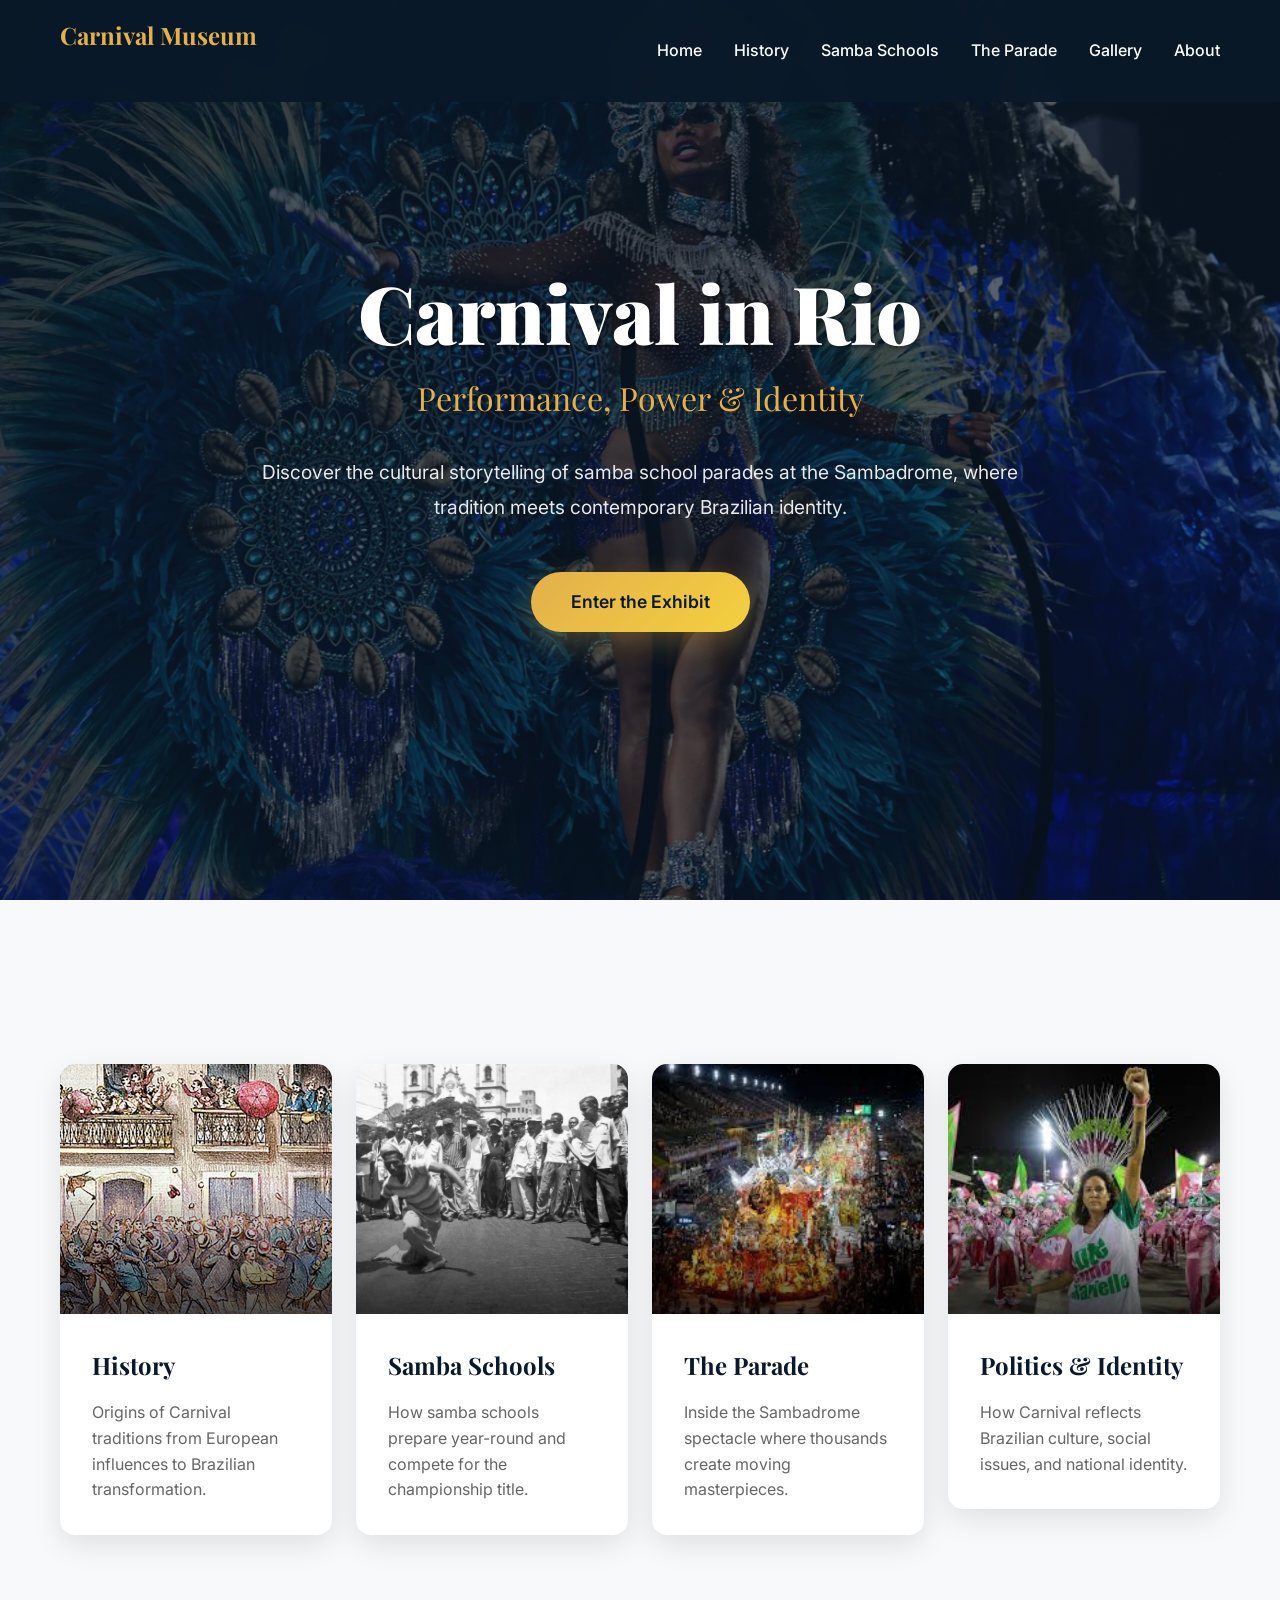
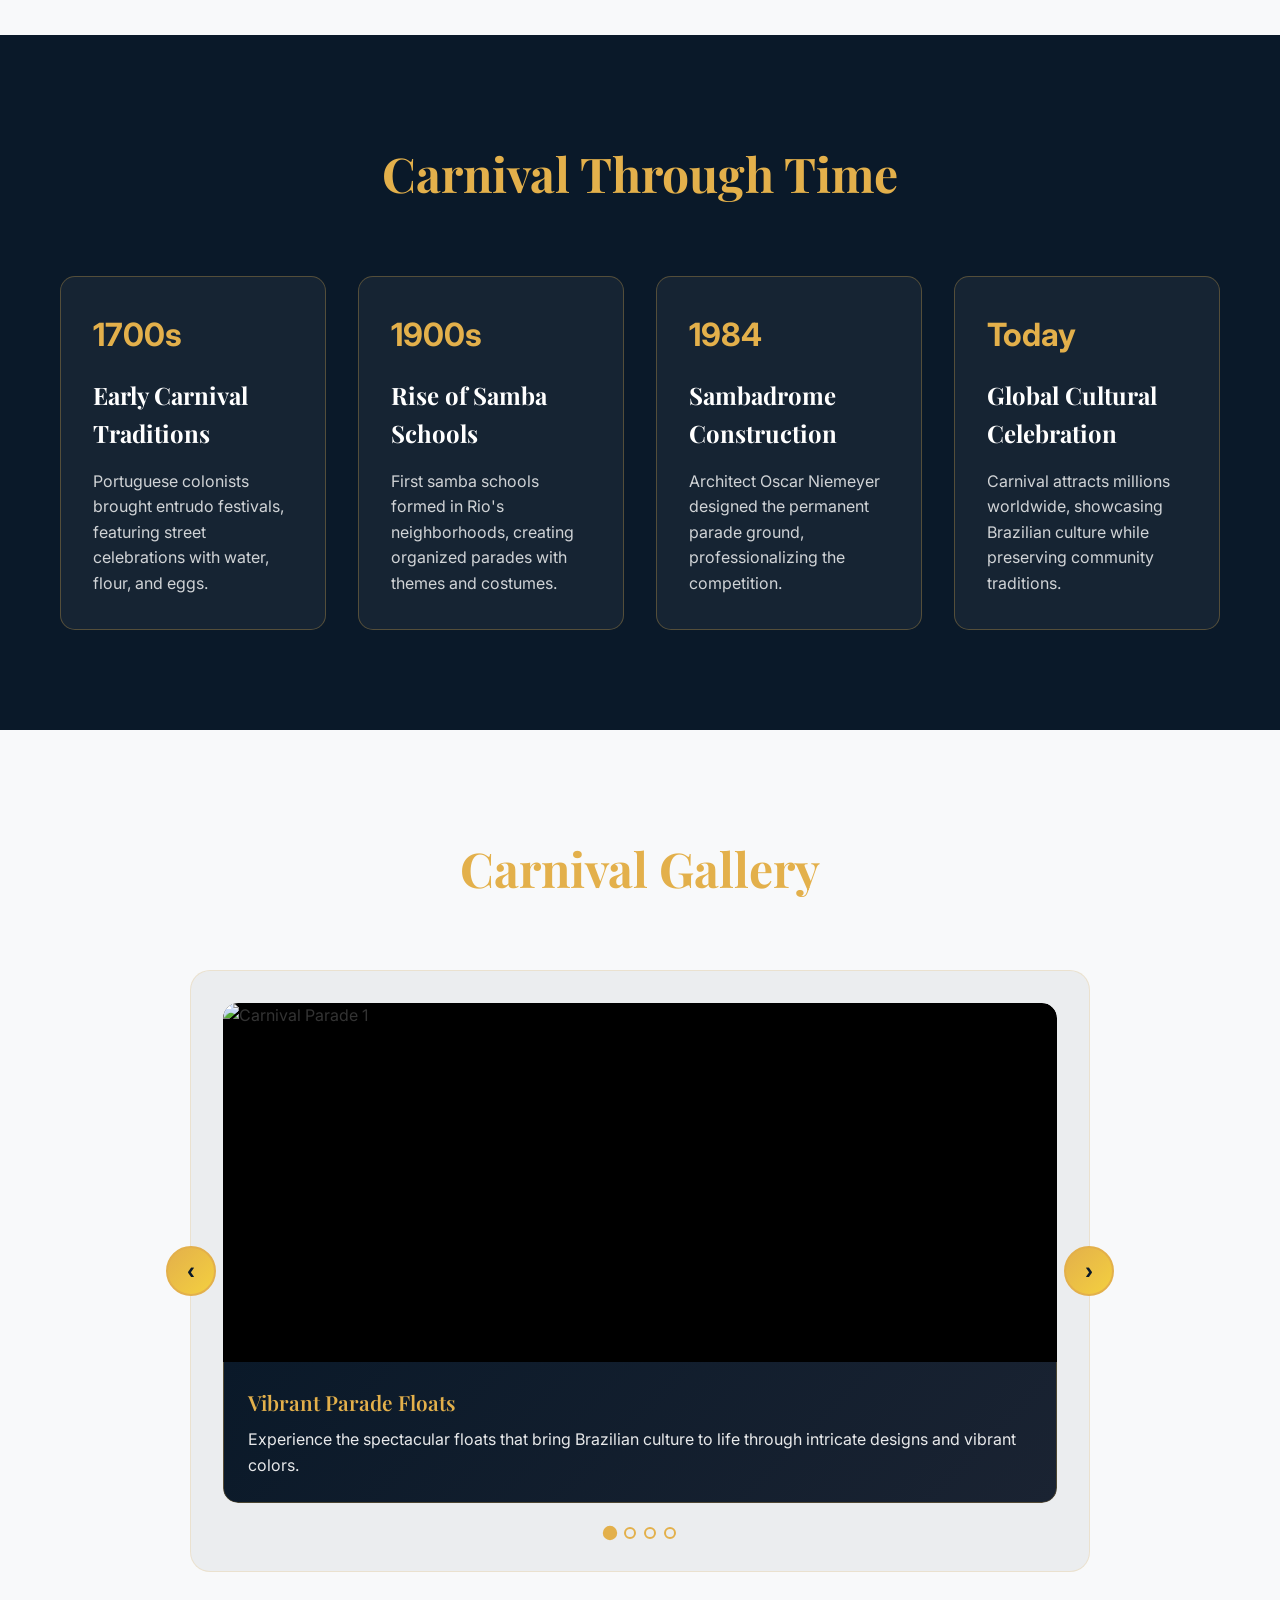
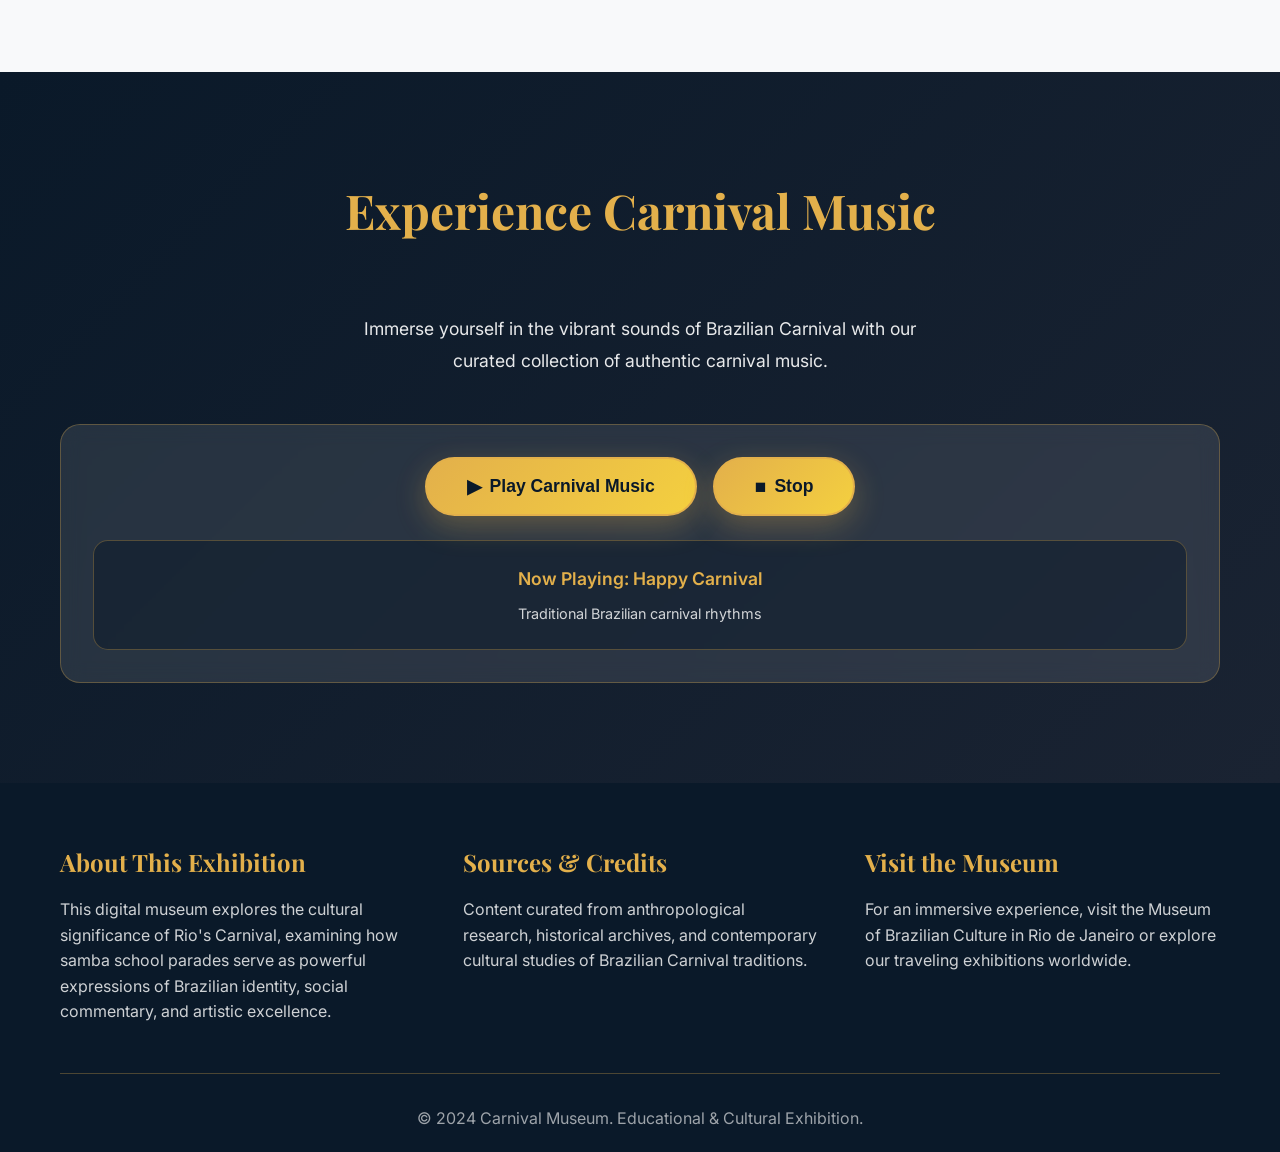
==== index.html @ 19f64316 "Update hero section to use 8256.png as background image" ====
<!DOCTYPE html>
<html lang="en">
<head>
    <meta charset="UTF-8">
    <meta name="viewport" content="width=device-width, initial-scale=1.0">
    <title>Carnival in Rio: Performance, Power & Identity - Digital Museum</title>
    <link rel="stylesheet" href="styles.css">
    <link rel="preconnect" href="https://fonts.googleapis.com">
    <link rel="preconnect" href="https://fonts.gstatic.com" crossorigin>
    <link href="https://fonts.googleapis.com/css2?family=Playfair+Display:wght@400;700;900&family=Inter:wght@300;400;500;600&display=swap" rel="stylesheet">
</head>
<body>
    <!-- Navigation Bar -->
    <header class="navbar" id="navbar">
        <div class="nav-container">
            <div class="nav-logo">
                <h2>Carnival Museum</h2>
            </div>
            <nav class="nav-menu" id="nav-menu">
                <a href="#home" class="nav-link">Home</a>
                <a href="#history" class="nav-link">History</a>
                <a href="#samba-schools" class="nav-link">Samba Schools</a>
                <a href="#parade" class="nav-link">The Parade</a>
                <a href="#gallery" class="nav-link">Gallery</a>
                <a href="#about" class="nav-link">About</a>
            </nav>
            <div class="hamburger" id="hamburger">
                <span class="bar"></span>
                <span class="bar"></span>
                <span class="bar"></span>
            </div>
        </div>
    </header>

    <!-- Hero Section -->
    <section class="hero" id="home">
        <div class="hero-background">
            <img src="images/8256.png" alt="Carnival Parade">
            <div class="hero-overlay"></div>
        </div>
        <div class="hero-content">
            <h1 class="hero-title">Carnival in Rio</h1>
            <h2 class="hero-subtitle">Performance, Power & Identity</h2>
            <p class="hero-description">
                Discover the cultural storytelling of samba school parades at the Sambadrome, 
                where tradition meets contemporary Brazilian identity.
            </p>
            <a href="#exhibits" class="cta-button">Enter the Exhibit</a>
        </div>
    </section>

    <!-- Exhibit Card Grid -->
    <section class="exhibits" id="exhibits">
        <div class="container">
            <div class="exhibit-grid">
                <a href="history.html" class="exhibit-card-link">
                    <div class="exhibit-card" data-aos="fade-up">
                        <div class="card-image">
                            <img src="images/history-03.png" alt="Carnival History">
                            <div class="card-overlay"></div>
                        </div>
                        <div class="card-content">
                            <h3>History</h3>
                            <p>Origins of Carnival traditions from European influences to Brazilian transformation.</p>
                        </div>
                    </div>
                </a>

                <a href="samba-schools.html" class="exhibit-card-link">
                    <div class="exhibit-card" data-aos="fade-up" data-aos-delay="100">
                        <div class="card-image">
                            <img src="images/1.-SAMBA-SCHOOL-HISTORY.jpg" alt="Samba Schools">
                            <div class="card-overlay"></div>
                        </div>
                        <div class="card-content">
                            <h3>Samba Schools</h3>
                            <p>How samba schools prepare year-round and compete for the championship title.</p>
                        </div>
                    </div>
                </a>

                <a href="parade.html" class="exhibit-card-link">
                    <div class="exhibit-card" data-aos="fade-up" data-aos-delay="200">
                        <div class="card-image">
                            <img src="images/carnival parade.jpg" alt="The Parade">
                            <div class="card-overlay"></div>
                        </div>
                        <div class="card-content">
                            <h3>The Parade</h3>
                            <p>Inside the Sambadrome spectacle where thousands create moving masterpieces.</p>
                        </div>
                    </div>
                </a>

                <a href="politics.html" class="exhibit-card-link">
                    <div class="exhibit-card" data-aos="fade-up" data-aos-delay="300">
                        <div class="card-image">
                            <img src="images/justice.jpg" alt="Politics & Identity">
                            <div class="card-overlay"></div>
                        </div>
                        <div class="card-content">
                            <h3>Politics & Identity</h3>
                            <p>How Carnival reflects Brazilian culture, social issues, and national identity.</p>
                        </div>
                    </div>
                </a>
            </div>
        </div>
    </section>

    <!-- Carnival Timeline -->
    <section class="timeline" id="history">
        <div class="container">
            <h2 class="section-title">Carnival Through Time</h2>
            <div class="timeline-container">
                <div class="timeline-card" data-aos="fade-up">
                    <div class="timeline-year">1700s</div>
                    <div class="timeline-content">
                        <h3>Early Carnival Traditions</h3>
                        <p>Portuguese colonists brought entrudo festivals, featuring street celebrations with water, flour, and eggs.</p>
                    </div>
                </div>

                <div class="timeline-card" data-aos="fade-up" data-aos-delay="100">
                    <div class="timeline-year">1900s</div>
                    <div class="timeline-content">
                        <h3>Rise of Samba Schools</h3>
                        <p>First samba schools formed in Rio's neighborhoods, creating organized parades with themes and costumes.</p>
                    </div>
                </div>

                <div class="timeline-card" data-aos="fade-up" data-aos-delay="200">
                    <div class="timeline-year">1984</div>
                    <div class="timeline-content">
                        <h3>Sambadrome Construction</h3>
                        <p>Architect Oscar Niemeyer designed the permanent parade ground, professionalizing the competition.</p>
                    </div>
                </div>

                <div class="timeline-card" data-aos="fade-up" data-aos-delay="300">
                    <div class="timeline-year">Today</div>
                    <div class="timeline-content">
                        <h3>Global Cultural Celebration</h3>
                        <p>Carnival attracts millions worldwide, showcasing Brazilian culture while preserving community traditions.</p>
                    </div>
                </div>
            </div>
        </div>
    </section>

    <!-- Interactive Gallery -->
    <section class="gallery" id="gallery">
        <div class="container">
            <h2 class="section-title">Carnival Gallery</h2>
            
            <!-- Carousel Container -->
            <div class="carousel-container" data-aos="fade-up">
                <!-- Navigation Buttons -->
                <button class="carousel-nav prev-btn" id="carousel-prev">
                    <span class="nav-arrow">‹</span>
                </button>
                <button class="carousel-nav next-btn" id="carousel-next">
                    <span class="nav-arrow">›</span>
                </button>
                
                <!-- Carousel Track -->
                <div class="carousel-track" id="carousel-track">
                    <!-- Slide 1 -->
                    <div class="carousel-slide active">
                        <div class="carousel-image">
                            <img src="images/gallery1.jpg" alt="Carnival Parade 1">
                        </div>
                        <div class="carousel-blurb">
                            <h3>Vibrant Parade Floats</h3>
                            <p>Experience the spectacular floats that bring Brazilian culture to life through intricate designs and vibrant colors.</p>
                        </div>
                    </div>
                    
                    <!-- Slide 2 -->
                    <div class="carousel-slide">
                        <div class="carousel-image">
                            <img src="images/gallery2.jpg" alt="Carnival Parade 2">
                        </div>
                        <div class="carousel-blurb">
                            <h3>Samba School Performances</h3>
                            <p>Watch as samba schools compete with elaborate costumes, choreographed dances, and infectious rhythms.</p>
                        </div>
                    </div>
                    
                    <!-- Slide 3 -->
                    <div class="carousel-slide">
                        <div class="carousel-image">
                            <img src="images/gallery3.jpg" alt="Carnival Parade 3">
                        </div>
                        <div class="carousel-blurb">
                            <h3>Cultural Celebration</h3>
                            <p>Join millions in celebrating Brazil's rich cultural heritage through music, dance, and artistic expression.</p>
                        </div>
                    </div>
                    
                    <!-- Slide 4 -->
                    <div class="carousel-slide">
                        <div class="carousel-image">
                            <img src="images/gallery4.jpg" alt="Carnival Parade 4">
                        </div>
                        <div class="carousel-blurb">
                            <h3>The Sambadrome Spectacle</h3>
                            <p>Discover the iconic venue where thousands gather to witness the world's greatest carnival celebration.</p>
                        </div>
                    </div>
                </div>
                
                <!-- Carousel Indicators -->
                <div class="carousel-indicators">
                    <button class="indicator active" data-slide="0"></button>
                    <button class="indicator" data-slide="1"></button>
                    <button class="indicator" data-slide="2"></button>
                    <button class="indicator" data-slide="3"></button>
                </div>
            </div>
        </div>
    </section>

    <!-- Lightbox -->
    <div class="lightbox" id="lightbox">
        <div class="lightbox-content">
            <img src="" alt="Gallery Image" id="lightbox-image">
            <button class="lightbox-close" id="lightbox-close">&times;</button>
        </div>
    </div>

    <!-- Carnival Music Section -->
    <section class="rhythm-section" id="carnival-music">
        <div class="container">
            <h2 class="section-title">Experience Carnival Music</h2>
            <p class="rhythm-description">
                Immerse yourself in the vibrant sounds of Brazilian Carnival with our curated collection of authentic carnival music.
            </p>
            
            <!-- Music Player -->
            <div class="music-player">
                <div class="player-controls">
                    <button class="play-button" id="play-carnival">
                        <span class="play-icon">▶</span>
                        <span class="play-text">Play Carnival Music</span>
                    </button>
                    <button class="stop-button" id="stop-carnival">
                        <span class="stop-icon">■</span>
                        <span class="stop-text">Stop</span>
                    </button>
                </div>
                
                <div class="track-info">
                    <p class="track-title">Now Playing: Happy Carnival</p>
                    <p class="track-description">Traditional Brazilian carnival rhythms</p>
                </div>
            </div>
            
            <audio id="carnival-audio" src="audio/india_happy-carnival-492596.mp3" loop></audio>
        </div>
    </section>

    <!-- About / Sources Footer -->
    <footer class="footer" id="about">
        <div class="container">
            <div class="footer-content">
                <div class="footer-section">
                    <h3>About This Exhibition</h3>
                    <p>
                        This digital museum explores the cultural significance of Rio's Carnival, 
                        examining how samba school parades serve as powerful expressions of Brazilian 
                        identity, social commentary, and artistic excellence.
                    </p>
                </div>
                <div class="footer-section">
                    <h3>Sources & Credits</h3>
                    <p>
                        Content curated from anthropological research, historical archives, 
                        and contemporary cultural studies of Brazilian Carnival traditions.
                    </p>
                </div>
                <div class="footer-section">
                    <h3>Visit the Museum</h3>
                    <p>
                        For an immersive experience, visit the Museum of Brazilian Culture 
                        in Rio de Janeiro or explore our traveling exhibitions worldwide.
                    </p>
                </div>
            </div>
            <div class="footer-bottom">
                <p>&copy; 2024 Carnival Museum. Educational & Cultural Exhibition.</p>
            </div>
        </div>
    </footer>

    <script src="script.js"></script>
</body>
</html>
---- styles.css ----
/* Reset and Base Styles */
* {
    margin: 0;
    padding: 0;
    box-sizing: border-box;
}

html {
    scroll-behavior: smooth;
}

body {
    font-family: 'Inter', sans-serif;
    line-height: 1.6;
    color: #333;
    background-color: #0a1929;
    overflow-x: hidden;
}

.container {
    max-width: 1200px;
    margin: 0 auto;
    padding: 0 20px;
}

/* Typography */
h1, h2, h3 {
    font-family: 'Playfair Display', serif;
    font-weight: 700;
}

h1 {
    font-size: 4rem;
    font-weight: 900;
    line-height: 1.1;
}

h2 {
    font-size: 3rem;
    margin-bottom: 2rem;
}

h3 {
    font-size: 1.5rem;
    margin-bottom: 1rem;
}

/* Navigation Bar */
.navbar {
    position: fixed;
    top: 0;
    width: 100%;
    background: rgba(10, 25, 41, 0.95);
    backdrop-filter: blur(10px);
    z-index: 1000;
    transition: all 0.3s ease;
    padding: 1rem 0;
}

.navbar.scrolled {
    background: rgba(10, 25, 41, 0.98);
    box-shadow: 0 2px 20px rgba(0, 0, 0, 0.3);
}

.nav-container {
    max-width: 1200px;
    margin: 0 auto;
    padding: 0 20px;
    display: flex;
    justify-content: space-between;
    align-items: center;
}

.nav-logo h2 {
    color: #e3b04b;
    font-size: 1.5rem;
    font-weight: 700;
}

.nav-menu {
    display: flex;
    gap: 2rem;
    list-style: none;
}

.nav-link {
    color: #fff;
    text-decoration: none;
    font-weight: 500;
    transition: color 0.3s ease;
    position: relative;
}

.nav-link:hover {
    color: #e3b04b;
}

.nav-link::after {
    content: '';
    position: absolute;
    bottom: -5px;
    left: 0;
    width: 0;
    height: 2px;
    background: #e3b04b;
    transition: width 0.3s ease;
}

.nav-link:hover::after {
    width: 100%;
}

.hamburger {
    display: none;
    flex-direction: column;
    cursor: pointer;
}

.bar {
    width: 25px;
    height: 3px;
    background: #e3b04b;
    margin: 3px 0;
    transition: 0.3s;
}

/* Hero Section */
.hero {
    height: 100vh;
    position: relative;
    display: flex;
    align-items: center;
    justify-content: center;
    overflow: hidden;
}

.hero-background {
    position: absolute;
    top: 0;
    left: 0;
    width: 100%;
    height: 100%;
    z-index: -1;
}

.hero-background img {
    width: 100%;
    height: 100%;
    object-fit: cover;
}

.hero-overlay {
    position: absolute;
    top: 0;
    left: 0;
    width: 100%;
    height: 100%;
    background: linear-gradient(135deg, rgba(10, 25, 41, 0.8) 0%, rgba(10, 25, 41, 0.6) 100%);
}

.hero-content {
    text-align: center;
    color: #fff;
    max-width: 800px;
    padding: 0 20px;
    z-index: 1;
}

.hero-title {
    font-size: 5rem;
    margin-bottom: 1rem;
    color: #fff;
    text-shadow: 2px 2px 4px rgba(0, 0, 0, 0.5);
}

.hero-subtitle {
    font-size: 2rem;
    font-weight: 400;
    margin-bottom: 2rem;
    color: #e3b04b;
}

.hero-description {
    font-size: 1.2rem;
    margin-bottom: 3rem;
    line-height: 1.8;
    opacity: 0.9;
}

.cta-button {
    display: inline-block;
    background: linear-gradient(135deg, #e3b04b 0%, #f4d03f 100%);
    color: #0a1929;
    padding: 1rem 2.5rem;
    border-radius: 50px;
    text-decoration: none;
    font-weight: 600;
    font-size: 1.1rem;
    transition: all 0.3s ease;
    box-shadow: 0 10px 30px rgba(227, 176, 75, 0.3);
}

.cta-button:hover {
    transform: translateY(-3px);
    box-shadow: 0 15px 40px rgba(227, 176, 75, 0.4);
}

/* Music Player Styles */
.music-player {
    background: rgba(255, 255, 255, 0.1);
    border-radius: 20px;
    padding: 2rem;
    margin-top: 2rem;
    border: 1px solid rgba(227, 176, 75, 0.3);
    backdrop-filter: blur(10px);
}

.player-controls {
    display: flex;
    gap: 1rem;
    justify-content: center;
    margin-bottom: 1.5rem;
}

.play-button, .stop-button {
    background: linear-gradient(135deg, #e3b04b 0%, #f4d03f 100%);
    color: #0a1929;
    border: none;
    padding: 1rem 2.5rem;
    border-radius: 50px;
    font-size: 1.1rem;
    font-weight: 600;
    cursor: pointer;
    transition: all 0.3s ease;
    border: 2px solid #e3b04b;
    display: inline-flex;
    align-items: center;
    gap: 0.5rem;
    box-shadow: 0 10px 30px rgba(227, 176, 75, 0.3);
    text-decoration: none;
}

.play-button:hover, .stop-button:hover {
    transform: translateY(-3px);
    box-shadow: 0 15px 40px rgba(227, 176, 75, 0.4);
}

.play-icon, .stop-icon {
    font-size: 1.2rem;
}

.track-info {
    text-align: center;
    background: rgba(10, 25, 41, 0.5);
    padding: 1.5rem;
    border-radius: 15px;
    border: 1px solid rgba(227, 176, 75, 0.3);
}

.track-title {
    color: #e3b04b;
    font-size: 1.1rem;
    font-weight: 600;
    margin-bottom: 0.5rem;
}

.track-description {
    color: #fff;
    font-size: 0.9rem;
    opacity: 0.8;
}

/* Exhibit Cards */
.exhibits {
    padding: 100px 0;
    background: #f8f9fa;
}

.exhibit-grid {
    display: grid;
    grid-template-columns: repeat(4, 1fr);
    gap: 1.5rem;
    margin-top: 4rem;
}

.exhibit-card {
    background: #fff;
    border-radius: 15px;
    overflow: hidden;
    box-shadow: 0 10px 30px rgba(0, 0, 0, 0.1);
    transition: all 0.3s ease;
    cursor: pointer;
}

.exhibit-card-link {
    text-decoration: none;
    color: inherit;
    display: block;
}

.exhibit-card-link:hover .exhibit-card {
    transform: translateY(-10px);
    box-shadow: 0 20px 40px rgba(0, 0, 0, 0.15);
}

.exhibit-card:hover {
    transform: translateY(-10px);
    box-shadow: 0 20px 40px rgba(0, 0, 0, 0.15);
}

.card-image {
    position: relative;
    height: 250px;
    overflow: hidden;
}

.card-image img {
    width: 100%;
    height: 100%;
    object-fit: cover;
    transition: transform 0.3s ease;
}

.exhibit-card:hover .card-image img {
    transform: scale(1.1);
}

.card-overlay {
    position: absolute;
    bottom: 0;
    left: 0;
    width: 100%;
    height: 50%;
    background: linear-gradient(to top, rgba(0, 0, 0, 0.7) 0%, transparent 100%);
}

.card-content {
    padding: 2rem;
}

.card-content h3 {
    color: #0a1929;
    margin-bottom: 1rem;
}

.card-content p {
    color: #666;
    line-height: 1.6;
}

/* Timeline */
.timeline {
    padding: 100px 0;
    background: #0a1929;
    color: #fff;
}

.section-title {
    text-align: center;
    color: #e3b04b;
    margin-bottom: 4rem;
}

.timeline-container {
    display: grid;
    grid-template-columns: repeat(auto-fit, minmax(250px, 1fr));
    gap: 2rem;
}

.timeline-card {
    background: rgba(255, 255, 255, 0.05);
    border: 1px solid rgba(227, 176, 75, 0.3);
    border-radius: 15px;
    padding: 2rem;
    transition: all 0.3s ease;
}

.timeline-card:hover {
    background: rgba(255, 255, 255, 0.1);
    border-color: #e3b04b;
    transform: translateY(-5px);
}

.timeline-year {
    font-size: 2rem;
    font-weight: 700;
    color: #e3b04b;
    margin-bottom: 1rem;
}

.timeline-content h3 {
    color: #fff;
    margin-bottom: 1rem;
}

.timeline-content p {
    color: rgba(255, 255, 255, 0.8);
    line-height: 1.6;
}

/* Gallery */
.gallery {
    padding: 100px 0;
    background: #f8f9fa;
}

/* Carousel Styles */
.carousel-container {
    position: relative;
    max-width: 900px;
    margin: 0 auto;
    background: rgba(10, 25, 41, 0.05);
    border-radius: 20px;
    padding: 2rem;
    border: 1px solid rgba(227, 176, 75, 0.2);
}

.carousel-track {
    position: relative;
    height: 500px;
    overflow: hidden;
    border-radius: 15px;
}

.carousel-slide {
    position: absolute;
    top: 0;
    left: 0;
    width: 100%;
    height: 100%;
    opacity: 0;
    transition: opacity 0.6s ease-in-out;
    display: flex;
    flex-direction: column;
}

.carousel-slide.active {
    opacity: 1;
}

.carousel-image {
    flex: 1;
    display: flex;
    align-items: center;
    justify-content: center;
    background: #000;
    border-radius: 15px 15px 0 0;
    overflow: hidden;
}

.carousel-image img {
    width: 100%;
    height: 100%;
    object-fit: cover;
    transition: transform 0.3s ease;
}

.carousel-slide.active .carousel-image img:hover {
    transform: scale(1.05);
}

.carousel-blurb {
    background: linear-gradient(135deg, #0a1929 0%, #1a2332 100%);
    padding: 1.5rem;
    border-radius: 0 0 15px 15px;
    border: 1px solid rgba(227, 176, 75, 0.3);
    border-top: none;
}

.carousel-blurb h3 {
    color: #e3b04b;
    font-size: 1.3rem;
    margin-bottom: 0.5rem;
    font-weight: 600;
}

.carousel-blurb p {
    color: #fff;
    font-size: 1rem;
    line-height: 1.6;
    opacity: 0.9;
}

.carousel-nav {
    position: absolute;
    top: 50%;
    transform: translateY(-50%);
    background: linear-gradient(135deg, #e3b04b 0%, #f4d03f 100%);
    color: #0a1929;
    border: none;
    width: 50px;
    height: 50px;
    border-radius: 50%;
    font-size: 1.5rem;
    cursor: pointer;
    transition: all 0.3s ease;
    border: 2px solid #e3b04b;
    z-index: 10;
    display: flex;
    align-items: center;
    justify-content: center;
}

.carousel-nav:hover {
    transform: translateY(-50%) scale(1.1);
    box-shadow: 0 10px 30px rgba(227, 176, 75, 0.4);
}

.prev-btn {
    left: -25px;
}

.next-btn {
    right: -25px;
}

.nav-arrow {
    font-weight: bold;
    line-height: 1;
}

.carousel-indicators {
    display: flex;
    justify-content: center;
    gap: 0.5rem;
    margin-top: 1.5rem;
}

.indicator {
    width: 12px;
    height: 12px;
    border-radius: 50%;
    border: 2px solid #e3b04b;
    background: transparent;
    cursor: pointer;
    transition: all 0.3s ease;
}

.indicator.active {
    background: #e3b04b;
    transform: scale(1.2);
}

.indicator:hover {
    background: rgba(227, 176, 75, 0.3);
}

/* Lightbox */
.lightbox {
    position: fixed;
    top: 0;
    left: 0;
    width: 100%;
    height: 100%;
    background: rgba(0, 0, 0, 0.9);
    display: none;
    align-items: center;
    justify-content: center;
    z-index: 2000;
}

.lightbox.active {
    display: flex;
}

.lightbox-content {
    position: relative;
    max-width: 90%;
    max-height: 90%;
}

.lightbox-content img {
    width: 100%;
    height: 100%;
    object-fit: contain;
    border-radius: 10px;
}

.lightbox-close {
    position: absolute;
    top: -40px;
    right: 0;
    background: none;
    border: none;
    color: #fff;
    font-size: 2rem;
    cursor: pointer;
    transition: color 0.3s ease;
}

.lightbox-close:hover {
    color: #e3b04b;
}

/* Rhythm Section */
.rhythm-section {
    padding: 100px 0;
    background: linear-gradient(135deg, #0a1929 0%, #1a2332 100%);
    color: #fff;
    text-align: center;
}

.rhythm-description {
    max-width: 600px;
    margin: 0 auto 3rem;
    font-size: 1.1rem;
    line-height: 1.8;
    opacity: 0.9;
}

.rhythm-button {
    background: linear-gradient(135deg, #e3b04b 0%, #f4d03f 100%);
    color: #0a1929;
    border: none;
    padding: 15px 30px;
    border-radius: 50px;
    font-size: 1.1rem;
    font-weight: 600;
    cursor: pointer;
    transition: all 0.3s ease;
    border: 2px solid #e3b04b;
}

.rhythm-button:hover {
    transform: translateY(-3px);
    box-shadow: 0 15px 40px rgba(227, 176, 75, 0.4);
}

.play-icon {
    font-size: 1.2rem;
}

.rhythm-button.playing .play-icon {
    animation: pulse 1s infinite;
}

@keyframes pulse {
    0% { transform: scale(1); }
    50% { transform: scale(1.1); }
    100% { transform: scale(1); }
}

/* Footer */
.footer {
    background: #0a1929;
    color: #fff;
    padding: 60px 0 20px;
}

.footer-content {
    display: grid;
    grid-template-columns: repeat(auto-fit, minmax(300px, 1fr));
    gap: 3rem;
    margin-bottom: 3rem;
}

.footer-section h3 {
    color: #e3b04b;
    margin-bottom: 1rem;
}

.footer-section p {
    color: rgba(255, 255, 255, 0.8);
    line-height: 1.6;
}

.footer-bottom {
    border-top: 1px solid rgba(227, 176, 75, 0.3);
    padding-top: 2rem;
    text-align: center;
    color: rgba(255, 255, 255, 0.6);
}

/* History Page Styles */
.history-hero {
    height: 60vh;
    position: relative;
    display: flex;
    align-items: center;
    justify-content: center;
    overflow: hidden;
    margin-bottom: 4rem;
}

.history-hero .hero-background {
    position: absolute;
    top: 0;
    left: 0;
    width: 100%;
    height: 100%;
    z-index: -1;
}

.history-hero .hero-background img {
    width: 100%;
    height: 100%;
    object-fit: cover;
}

.history-hero .hero-overlay {
    position: absolute;
    top: 0;
    left: 0;
    width: 100%;
    height: 100%;
    background: linear-gradient(135deg, rgba(10, 25, 41, 0.9) 0%, rgba(10, 25, 41, 0.7) 100%);
}

.history-hero .hero-content {
    text-align: center;
    color: #fff;
    max-width: 800px;
    padding: 0 20px;
    z-index: 1;
}

.history-hero .hero-title {
    font-size: 4rem;
    margin-bottom: 1rem;
    color: #fff;
    text-shadow: 2px 2px 4px rgba(0, 0, 0, 0.5);
}

.history-hero .hero-subtitle {
    font-size: 1.8rem;
    font-weight: 400;
    margin-bottom: 2rem;
    color: #e3b04b;
}

.history-hero .hero-description {
    font-size: 1.1rem;
    margin-bottom: 2rem;
    line-height: 1.8;
    opacity: 0.9;
}

.history-content {
    background: #f8f9fa;
    padding: 60px 0;
}

.history-article {
    max-width: 800px;
    margin: 0 auto;
}

.history-section {
    background: #fff;
    border-radius: 15px;
    padding: 3rem;
    margin-bottom: 2rem;
    box-shadow: 0 10px 30px rgba(0, 0, 0, 0.1);
    transition: all 0.3s ease;
}

.history-section:hover {
    transform: translateY(-5px);
    box-shadow: 0 15px 40px rgba(0, 0, 0, 0.15);
}

.history-section h2 {
    color: #0a1929;
    font-size: 2rem;
    margin-bottom: 1.5rem;
    border-bottom: 3px solid #e3b04b;
    padding-bottom: 0.5rem;
}

.history-section p {
    color: #555;
    font-size: 1.1rem;
    line-height: 1.8;
    margin-bottom: 1.5rem;
}

.history-section p:last-child {
    margin-bottom: 0;
}

.back-to-exhibits {
    text-align: center;
    margin-top: 4rem;
}

.back-to-exhibits .cta-button {
    display: inline-block;
    background: linear-gradient(135deg, #e3b04b 0%, #f4d03f 100%);
    color: #0a1929;
    padding: 12px 24px;
    border-radius: 50px;
    font-weight: 600;
    text-decoration: none;
    font-size: 1rem;
    transition: all 0.3s ease;
    position: relative;
    border: 2px solid #e3b04b;
}

.back-to-exhibits .cta-button:hover {
    background: linear-gradient(135deg, #e3b04b 0%, #f4d03f 100%);
    color: #0a1929;
    transform: translateY(-3px);
    box-shadow: 0 15px 40px rgba(227, 176, 75, 0.4);
}

/* Page Navigation Styles */
.page-navigation {
    text-align: center;
    margin-top: 3rem;
    margin-bottom: 4rem;
}

.nav-buttons {
    display: flex;
    justify-content: space-between;
    align-items: center;
    gap: 2rem;
    max-width: 800px;
    margin: 0 auto;
}

.nav-button {
    display: flex;
    align-items: center;
    gap: 1rem;
    padding: 1.5rem 2rem;
    background: linear-gradient(135deg, #e3b04b 0%, #f4d03f 100%);
    color: #0a1929;
    text-decoration: none;
    border-radius: 15px;
    font-weight: 600;
    transition: all 0.3s ease;
    border: 2px solid #e3b04b;
    flex: 1;
    min-width: 200px;
    position: relative;
    overflow: hidden;
}

.nav-button:hover {
    transform: translateY(-3px);
    box-shadow: 0 15px 40px rgba(227, 176, 75, 0.4);
    background: linear-gradient(135deg, #e3b04b 0%, #f4d03f 100%);
}

.nav-button.prev-button {
    justify-content: flex-start;
}

.nav-button.next-button {
    justify-content: flex-end;
}

.nav-arrow {
    font-size: 1.5rem;
    font-weight: bold;
    color: #0a1929;
}

.nav-text {
    display: flex;
    flex-direction: column;
    align-items: flex-start;
}

.nav-button.next-button .nav-text {
    align-items: flex-end;
}

.nav-label {
    font-size: 0.9rem;
    opacity: 0.8;
    font-weight: 500;
}

.nav-title {
    font-size: 1.1rem;
    font-weight: 700;
    color: #0a1929;
}

/* Samba Schools Page Styles */
.samba-hero {
    height: 60vh;
    position: relative;
    display: flex;
    align-items: center;
    justify-content: center;
    overflow: hidden;
    margin-bottom: 4rem;
}

.samba-hero .hero-background {
    position: absolute;
    top: 0;
    left: 0;
    width: 100%;
    height: 100%;
    z-index: -1;
}

.samba-hero .hero-background img {
    width: 100%;
    height: 100%;
    object-fit: cover;
}

.samba-hero .hero-overlay {
    position: absolute;
    top: 0;
    left: 0;
    width: 100%;
    height: 100%;
    background: linear-gradient(135deg, rgba(10, 25, 41, 0.9) 0%, rgba(10, 25, 41, 0.7) 100%);
}

.samba-hero .hero-content {
    text-align: center;
    color: #fff;
    max-width: 800px;
    padding: 0 20px;
    z-index: 1;
}

.samba-hero .hero-title {
    font-size: 4rem;
    margin-bottom: 1rem;
    color: #fff;
    text-shadow: 2px 2px 4px rgba(0, 0, 0, 0.5);
}

.samba-hero .hero-subtitle {
    font-size: 1.8rem;
    font-weight: 400;
    margin-bottom: 2rem;
    color: #e3b04b;
}

.samba-hero .hero-description {
    font-size: 1.1rem;
    margin-bottom: 2rem;
    line-height: 1.8;
    opacity: 0.9;
}

.samba-content {
    background: #f8f9fa;
    padding: 60px 0;
}

.samba-article {
    max-width: 800px;
    margin: 0 auto;
}

.samba-section {
    background: #fff;
    border-radius: 15px;
    padding: 3rem;
    margin-bottom: 2rem;
    box-shadow: 0 10px 30px rgba(0, 0, 0, 0.1);
    transition: all 0.3s ease;
}

.samba-section:hover {
    transform: translateY(-5px);
    box-shadow: 0 15px 40px rgba(0, 0, 0, 0.15);
}

.samba-section h2 {
    color: #0a1929;
    font-size: 2rem;
    margin-bottom: 1.5rem;
    border-bottom: 3px solid #e3b04b;
    padding-bottom: 0.5rem;
}

.samba-section p {
    color: #555;
    font-size: 1.1rem;
    line-height: 1.8;
    margin-bottom: 1.5rem;
}

.samba-section p:last-child {
    margin-bottom: 0;
}

/* Parade Page Styles */
.parade-hero {
    height: 60vh;
    position: relative;
    display: flex;
    align-items: center;
    justify-content: center;
    overflow: hidden;
    margin-bottom: 4rem;
}

.parade-hero .hero-background {
    position: absolute;
    top: 0;
    left: 0;
    width: 100%;
    height: 100%;
    z-index: -1;
}

.parade-hero .hero-background img {
    width: 100%;
    height: 100%;
    object-fit: cover;
}

.parade-hero .hero-overlay {
    position: absolute;
    top: 0;
    left: 0;
    width: 100%;
    height: 100%;
    background: linear-gradient(135deg, rgba(10, 25, 41, 0.9) 0%, rgba(10, 25, 41, 0.7) 100%);
}

.parade-hero .hero-content {
    text-align: center;
    color: #fff;
    max-width: 800px;
    padding: 0 20px;
    z-index: 1;
}

.parade-hero .hero-title {
    font-size: 4rem;
    margin-bottom: 1rem;
    color: #fff;
    text-shadow: 2px 2px 4px rgba(0, 0, 0, 0.5);
}

.parade-hero .hero-subtitle {
    font-size: 1.8rem;
    font-weight: 400;
    margin-bottom: 2rem;
    color: #e3b04b;
}

.parade-hero .hero-description {
    font-size: 1.1rem;
    margin-bottom: 2rem;
    line-height: 1.8;
    opacity: 0.9;
}

.parade-content {
    background: #f8f9fa;
    padding: 60px 0;
}

.parade-article {
    max-width: 800px;
    margin: 0 auto;
}

.parade-section {
    background: #fff;
    border-radius: 15px;
    padding: 3rem;
    margin-bottom: 2rem;
    box-shadow: 0 10px 30px rgba(0, 0, 0, 0.1);
    transition: all 0.3s ease;
}

.parade-section:hover {
    transform: translateY(-5px);
    box-shadow: 0 15px 40px rgba(0, 0, 0, 0.15);
}

.parade-section h2 {
    color: #0a1929;
    font-size: 2rem;
    margin-bottom: 1.5rem;
    border-bottom: 3px solid #e3b04b;
    padding-bottom: 0.5rem;
}

.parade-section p {
    color: #555;
    font-size: 1.1rem;
    line-height: 1.8;
    margin-bottom: 1.5rem;
}

.parade-section p:last-child {
    margin-bottom: 0;
}

/* Politics & Identity Page Styles */
.politics-hero {
    height: 60vh;
    position: relative;
    display: flex;
    align-items: center;
    justify-content: center;
    overflow: hidden;
    margin-bottom: 4rem;
}

.politics-hero .hero-background {
    position: absolute;
    top: 0;
    left: 0;
    width: 100%;
    height: 100%;
    z-index: -1;
}

.politics-hero .hero-background img {
    width: 100%;
    height: 100%;
    object-fit: cover;
}

.politics-hero .hero-overlay {
    position: absolute;
    top: 0;
    left: 0;
    width: 100%;
    height: 100%;
    background: linear-gradient(135deg, rgba(10, 25, 41, 0.9) 0%, rgba(10, 25, 41, 0.7) 100%);
}

.politics-hero .hero-content {
    text-align: center;
    color: #fff;
    max-width: 800px;
    padding: 0 20px;
    z-index: 1;
}

.politics-hero .hero-title {
    font-size: 4rem;
    margin-bottom: 1rem;
    color: #fff;
    text-shadow: 2px 2px 4px rgba(0, 0, 0, 0.5);
}

.politics-hero .hero-subtitle {
    font-size: 1.8rem;
    font-weight: 400;
    margin-bottom: 2rem;
    color: #e3b04b;
}

.politics-hero .hero-description {
    font-size: 1.1rem;
    margin-bottom: 2rem;
    line-height: 1.8;
    opacity: 0.9;
}

.politics-content {
    background: #f8f9fa;
    padding: 60px 0;
}

.politics-article {
    max-width: 800px;
    margin: 0 auto;
}

.politics-section {
    background: #fff;
    border-radius: 15px;
    padding: 3rem;
    margin-bottom: 2rem;
    box-shadow: 0 10px 30px rgba(0, 0, 0, 0.1);
    transition: all 0.3s ease;
}

.politics-section:hover {
    transform: translateY(-5px);
    box-shadow: 0 15px 40px rgba(0, 0, 0, 0.15);
}

.politics-section h2 {
    color: #0a1929;
    font-size: 2rem;
    margin-bottom: 1.5rem;
    border-bottom: 3px solid #e3b04b;
    padding-bottom: 0.5rem;
}

.politics-section p {
    color: #555;
    font-size: 1.1rem;
    line-height: 1.8;
    margin-bottom: 1.5rem;
}

.politics-section p:last-child {
    margin-bottom: 0;
}

/* Scroll Animations */
.fade-in {
    opacity: 0;
    transform: translateY(30px);
    transition: all 0.8s ease;
}

.fade-in.visible {
    opacity: 1;
    transform: translateY(0);
}

/* Responsive Design */
@media (max-width: 768px) {
    .hamburger {
        display: flex;
    }

    .nav-menu {
        position: fixed;
        left: -100%;
        top: 70px;
        flex-direction: column;
        background-color: rgba(10, 25, 41, 0.98);
        width: 100%;
        text-align: center;
        transition: 0.3s;
        box-shadow: 0 10px 27px rgba(0, 0, 0, 0.05);
        padding: 2rem 0;
    }

    .nav-menu.active {
        left: 0;
    }

    .nav-menu li {
        margin: 1rem 0;
    }

    .hamburger.active .bar:nth-child(2) {
        opacity: 0;
    }

    .hamburger.active .bar:nth-child(1) {
        transform: translateY(8px) rotate(45deg);
    }

    .hamburger.active .bar:nth-child(3) {
        transform: translateY(-8px) rotate(-45deg);
    }

    .hero-title {
        font-size: 3rem;
    }

    .hero-subtitle {
        font-size: 1.5rem;
    }

    .hero-description {
        font-size: 1rem;
    }

    h1 {
        font-size: 3rem;
    }

    h2 {
        font-size: 2rem;
    }

    .exhibit-grid,
    .timeline-container {
        grid-template-columns: 1fr;
        gap: 1.5rem;
    }

    .footer-content {
        grid-template-columns: 1fr;
        gap: 2rem;
    }

    /* Carousel Responsive */
    .carousel-container {
        padding: 1rem;
        margin: 0 1rem;
    }

    .carousel-track {
        height: 400px;
    }

    .carousel-nav {
        width: 40px;
        height: 40px;
        font-size: 1.2rem;
    }

    .prev-btn {
        left: -20px;
    }

    .next-btn {
        right: -20px;
    }

    .carousel-blurb {
        padding: 1rem;
    }

    .carousel-blurb h3 {
        font-size: 1.1rem;
    }

    .carousel-blurb p {
        font-size: 0.9rem;
    }
}

@media (max-width: 1024px) {
    .exhibit-grid {
        grid-template-columns: repeat(2, 1fr);
        gap: 2rem;
    }
}

@media (max-width: 480px) {
    .hero-title {
        font-size: 2.5rem;
    }

    .hero-subtitle {
        font-size: 1.2rem;
    }

    .container {
        padding: 0 15px;
    }

    .nav-buttons {
        flex-direction: column;
        gap: 1rem;
    }

    .nav-button {
        min-width: 100%;
        padding: 1.2rem 1.5rem;
    }

    .nav-button.prev-button,
    .nav-button.next-button {
        justify-content: center;
    }

    .nav-text {
        align-items: center !important;
    }

    .card-content,
    .timeline-card {
        padding: 1.5rem;
    }

    .exhibits,
    .timeline,
    .gallery,
    .rhythm-section {
        padding: 60px 0;
    }
}
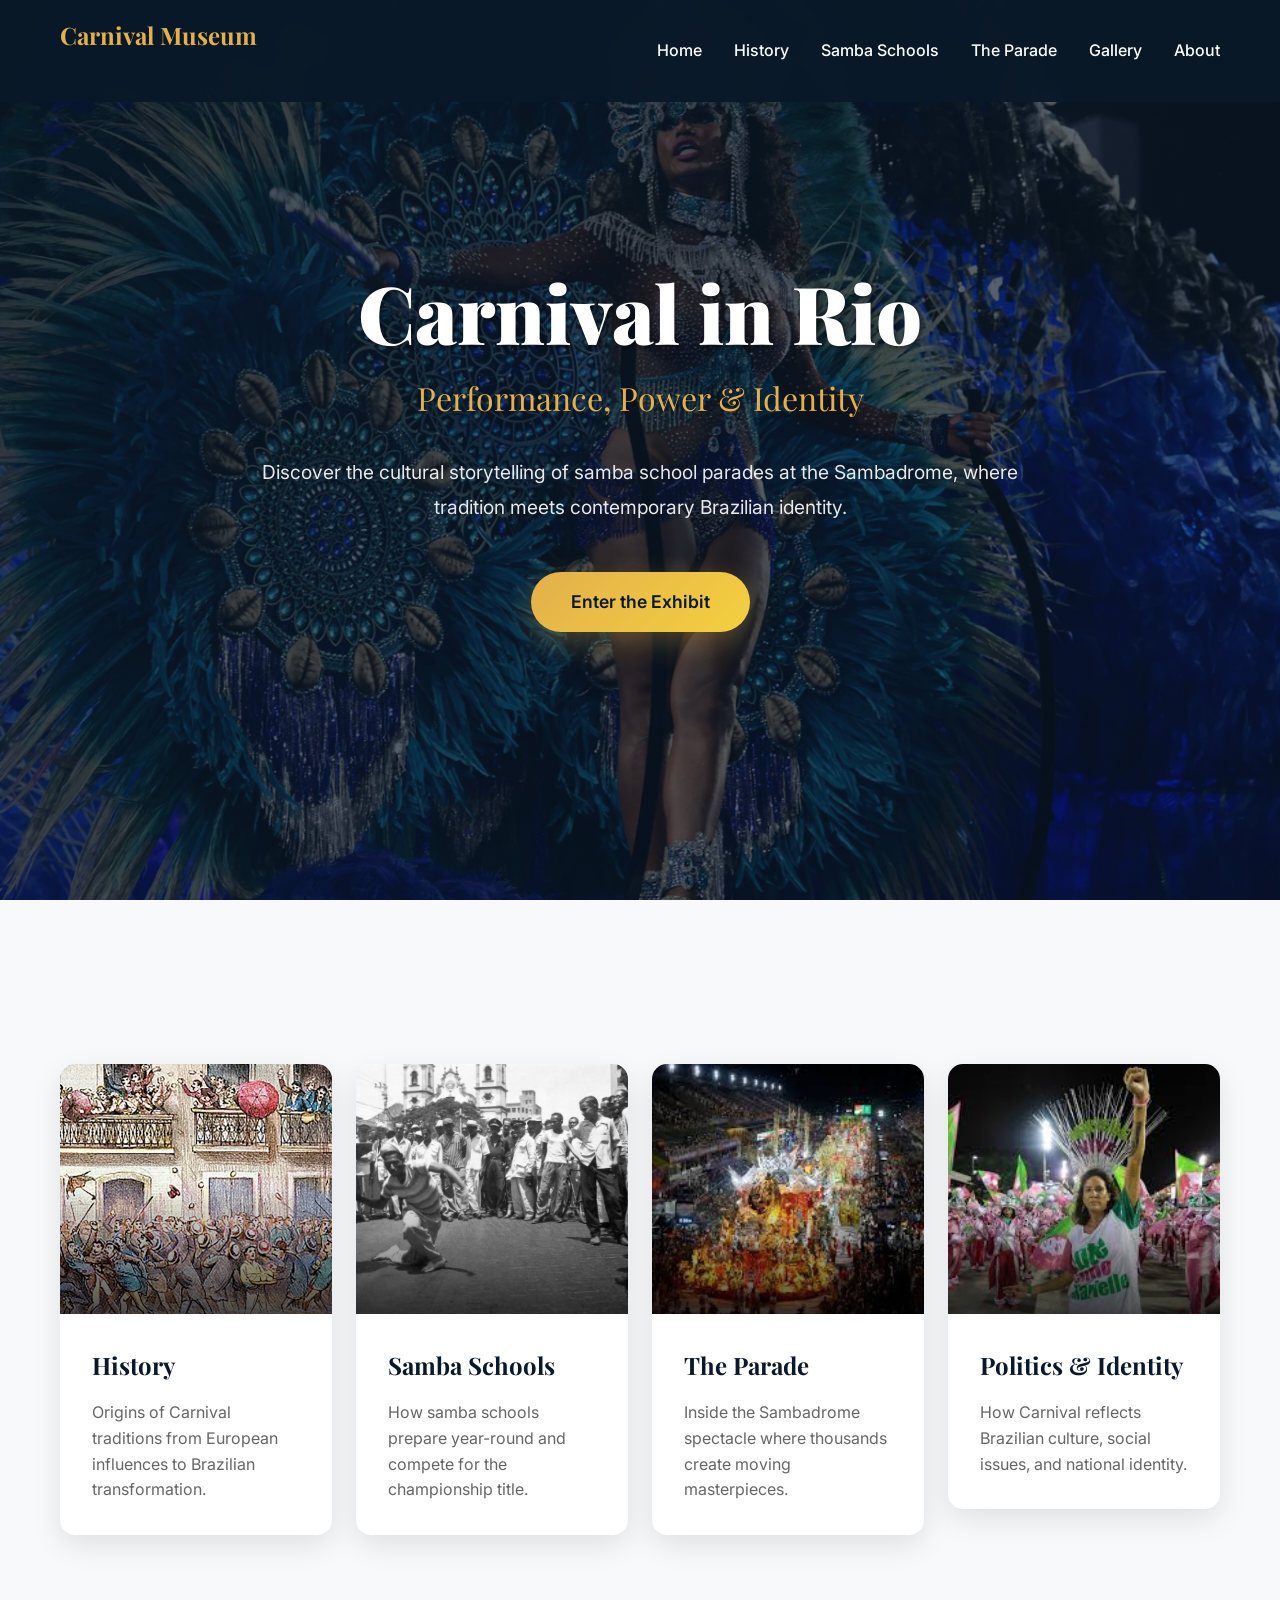
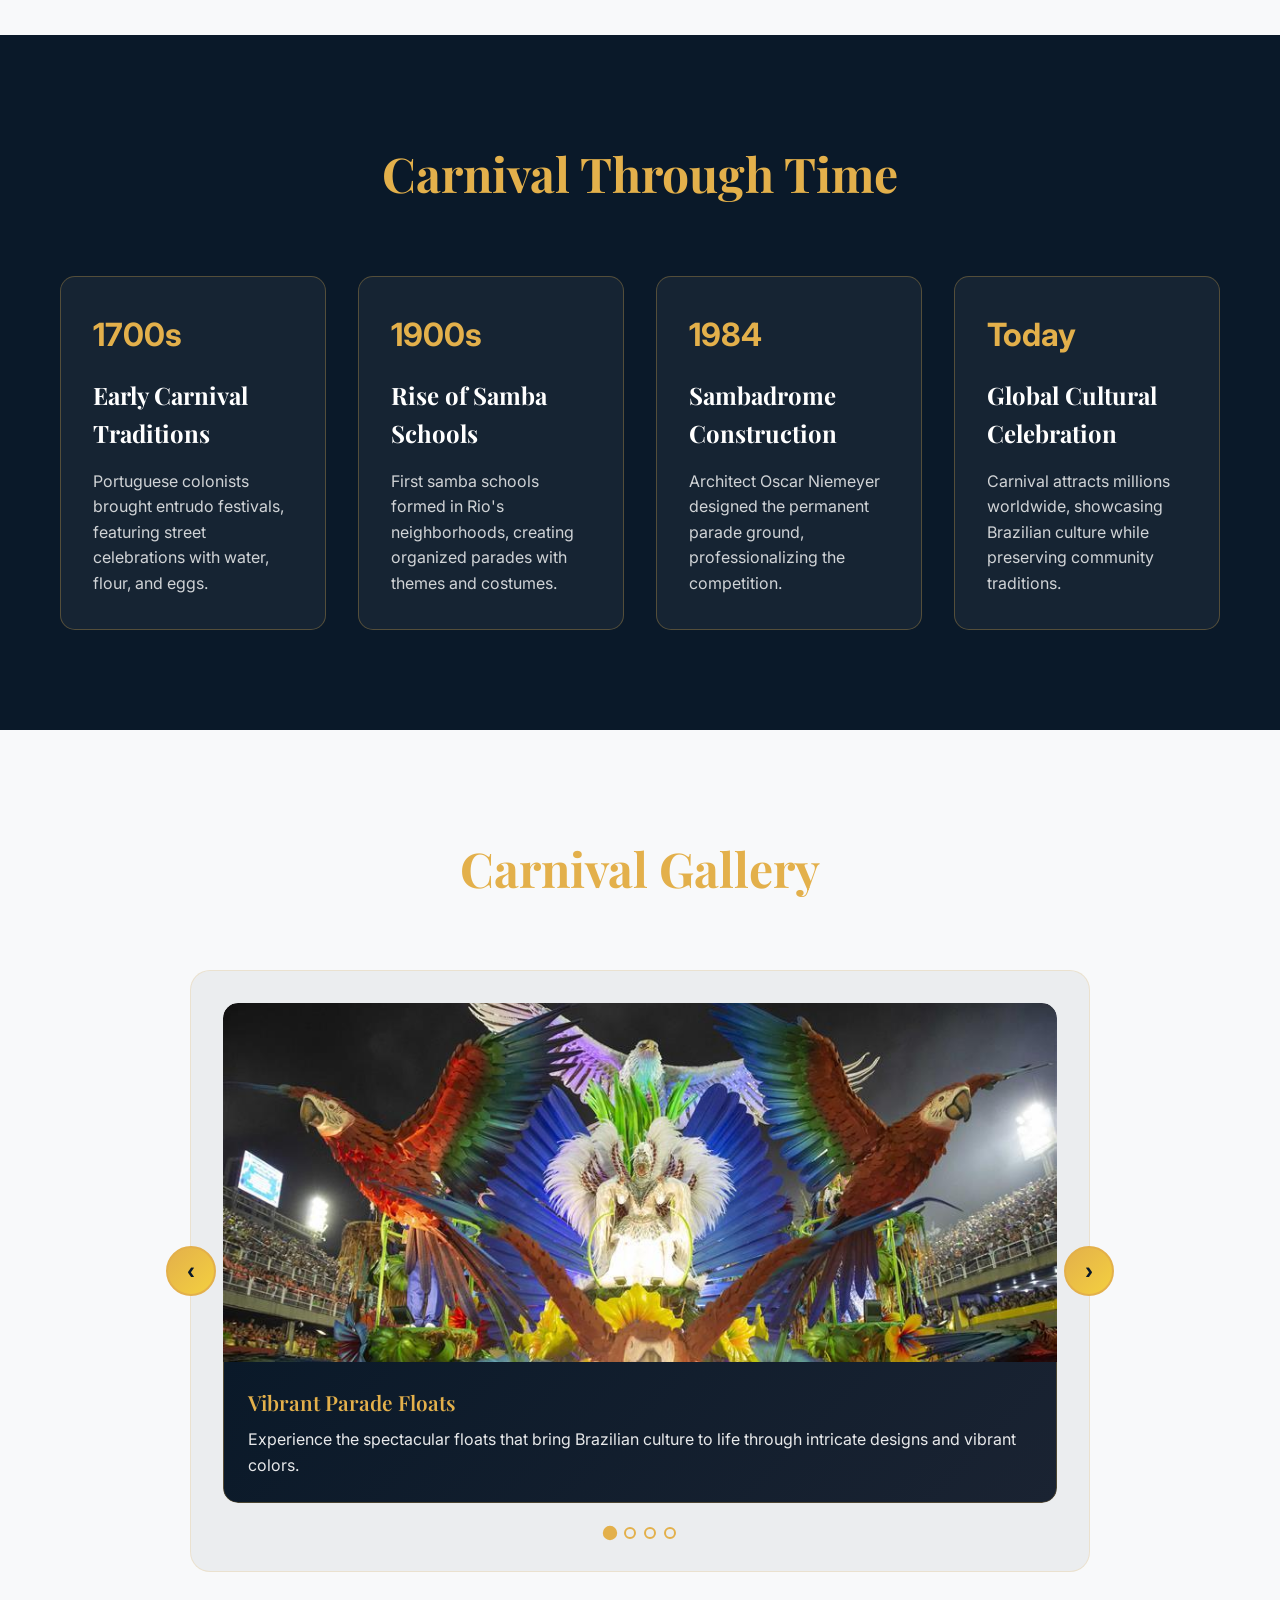
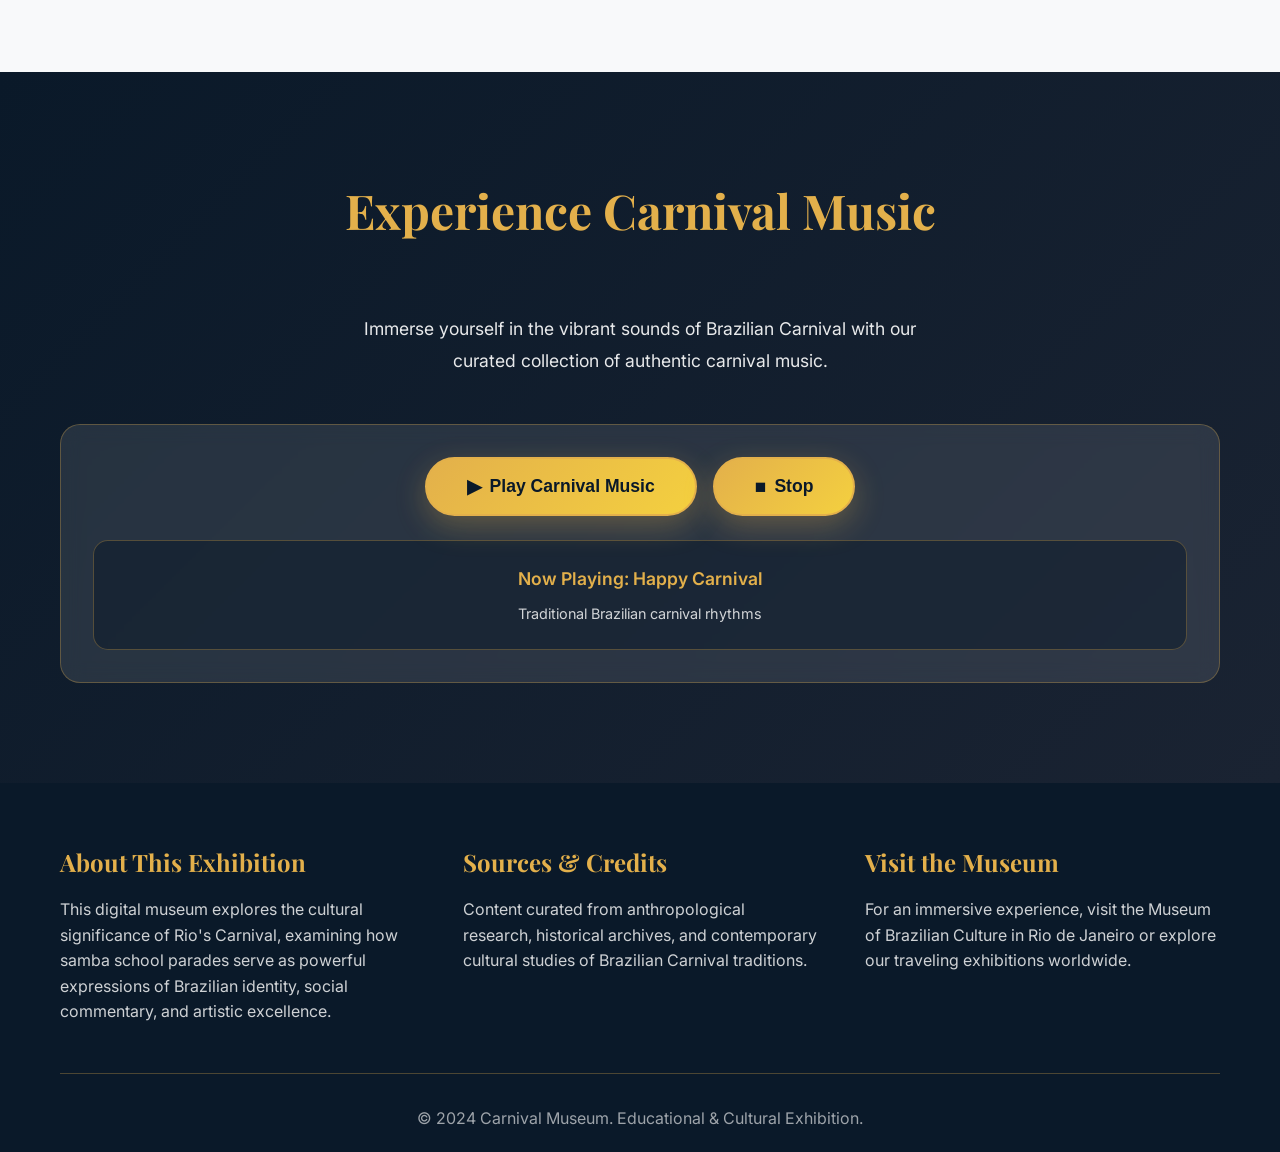
==== commit 66af63a3: "Update gallery slide 1 to use bird carnival image for vibrant parade floats" ====
--- a/index.html
+++ b/index.html
@@ -35,7 +35,7 @@
     <!-- Hero Section -->
     <section class="hero" id="home">
         <div class="hero-background">
-            <img src="images/8256.png" alt="Carnival Parade">
+            <img src="images/8256.png?v=2" alt="Carnival Parade">
             <div class="hero-overlay"></div>
         </div>
         <div class="hero-content">
@@ -168,7 +168,7 @@
                     <!-- Slide 1 -->
                     <div class="carousel-slide active">
                         <div class="carousel-image">
-                            <img src="images/gallery1.jpg" alt="Carnival Parade 1">
+                            <img src="images/bird carnival.jpg" alt="Vibrant Parade Floats">
                         </div>
                         <div class="carousel-blurb">
                             <h3>Vibrant Parade Floats</h3>
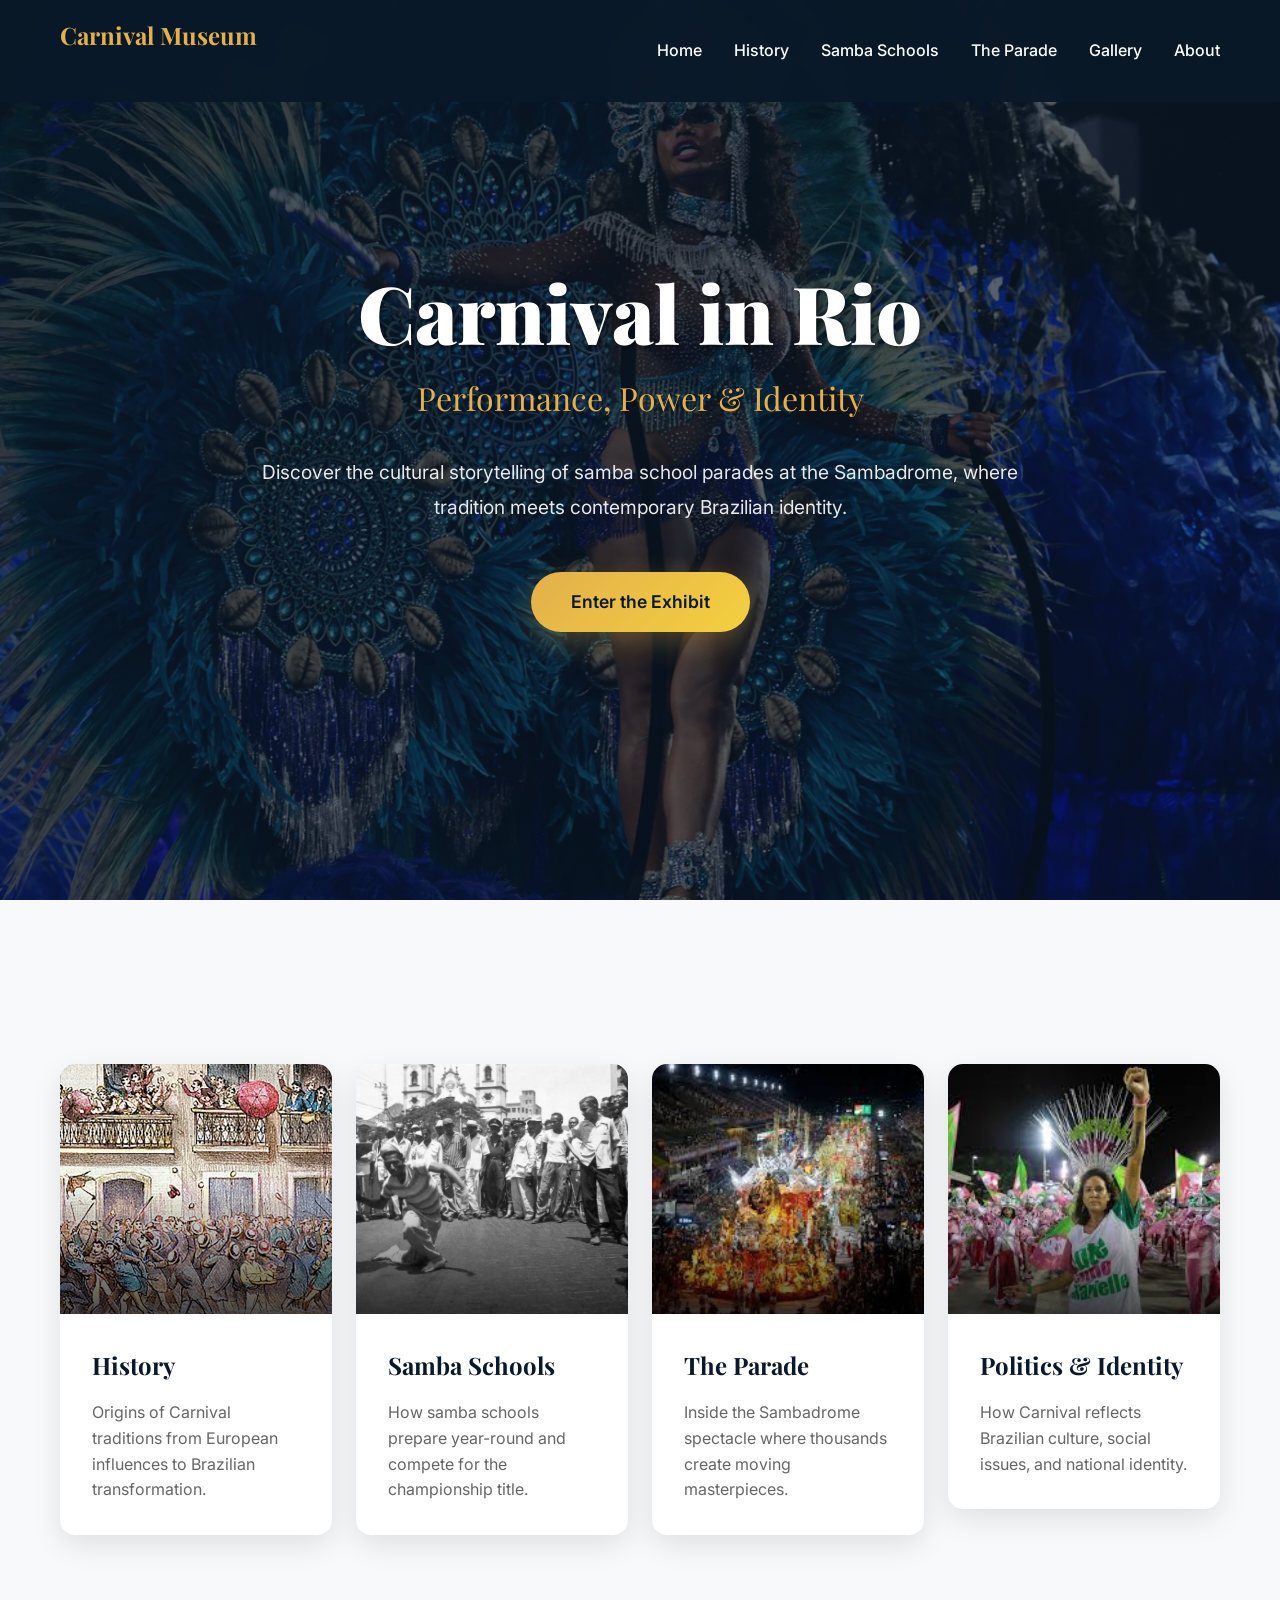
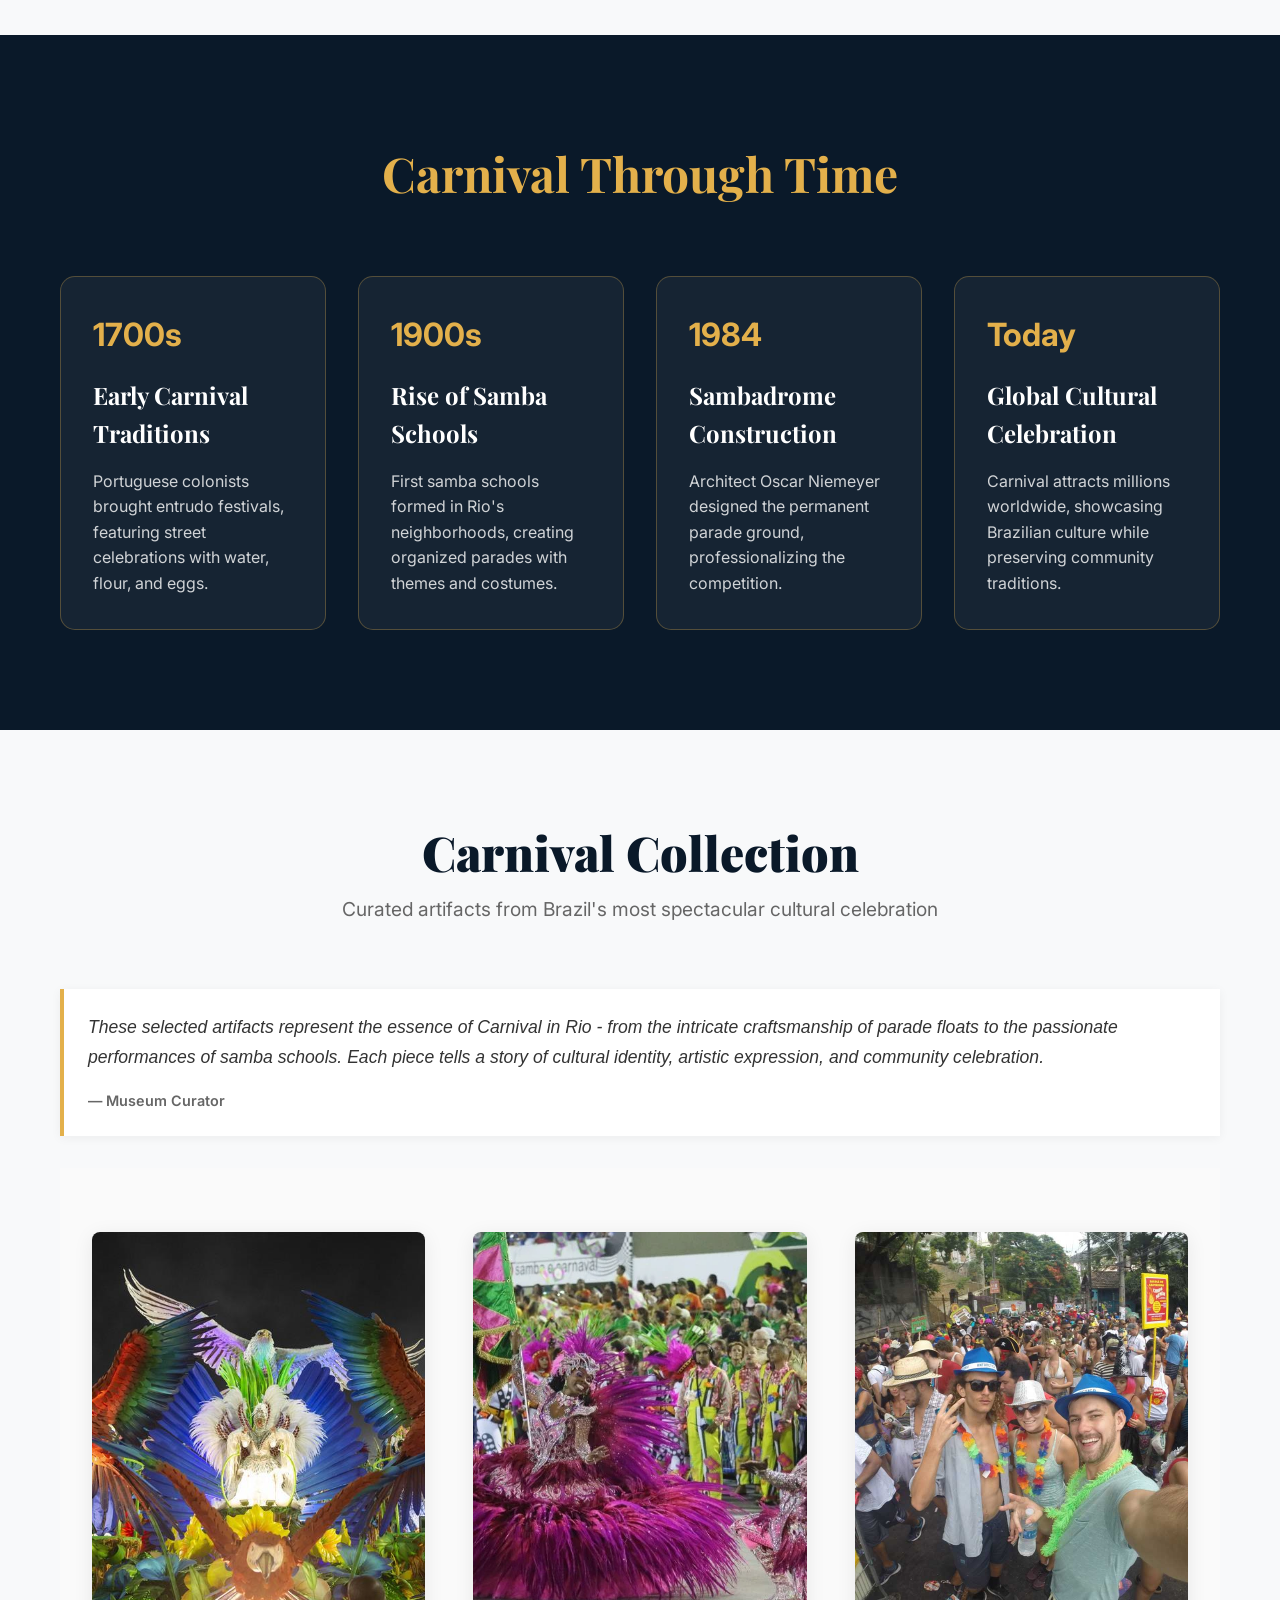
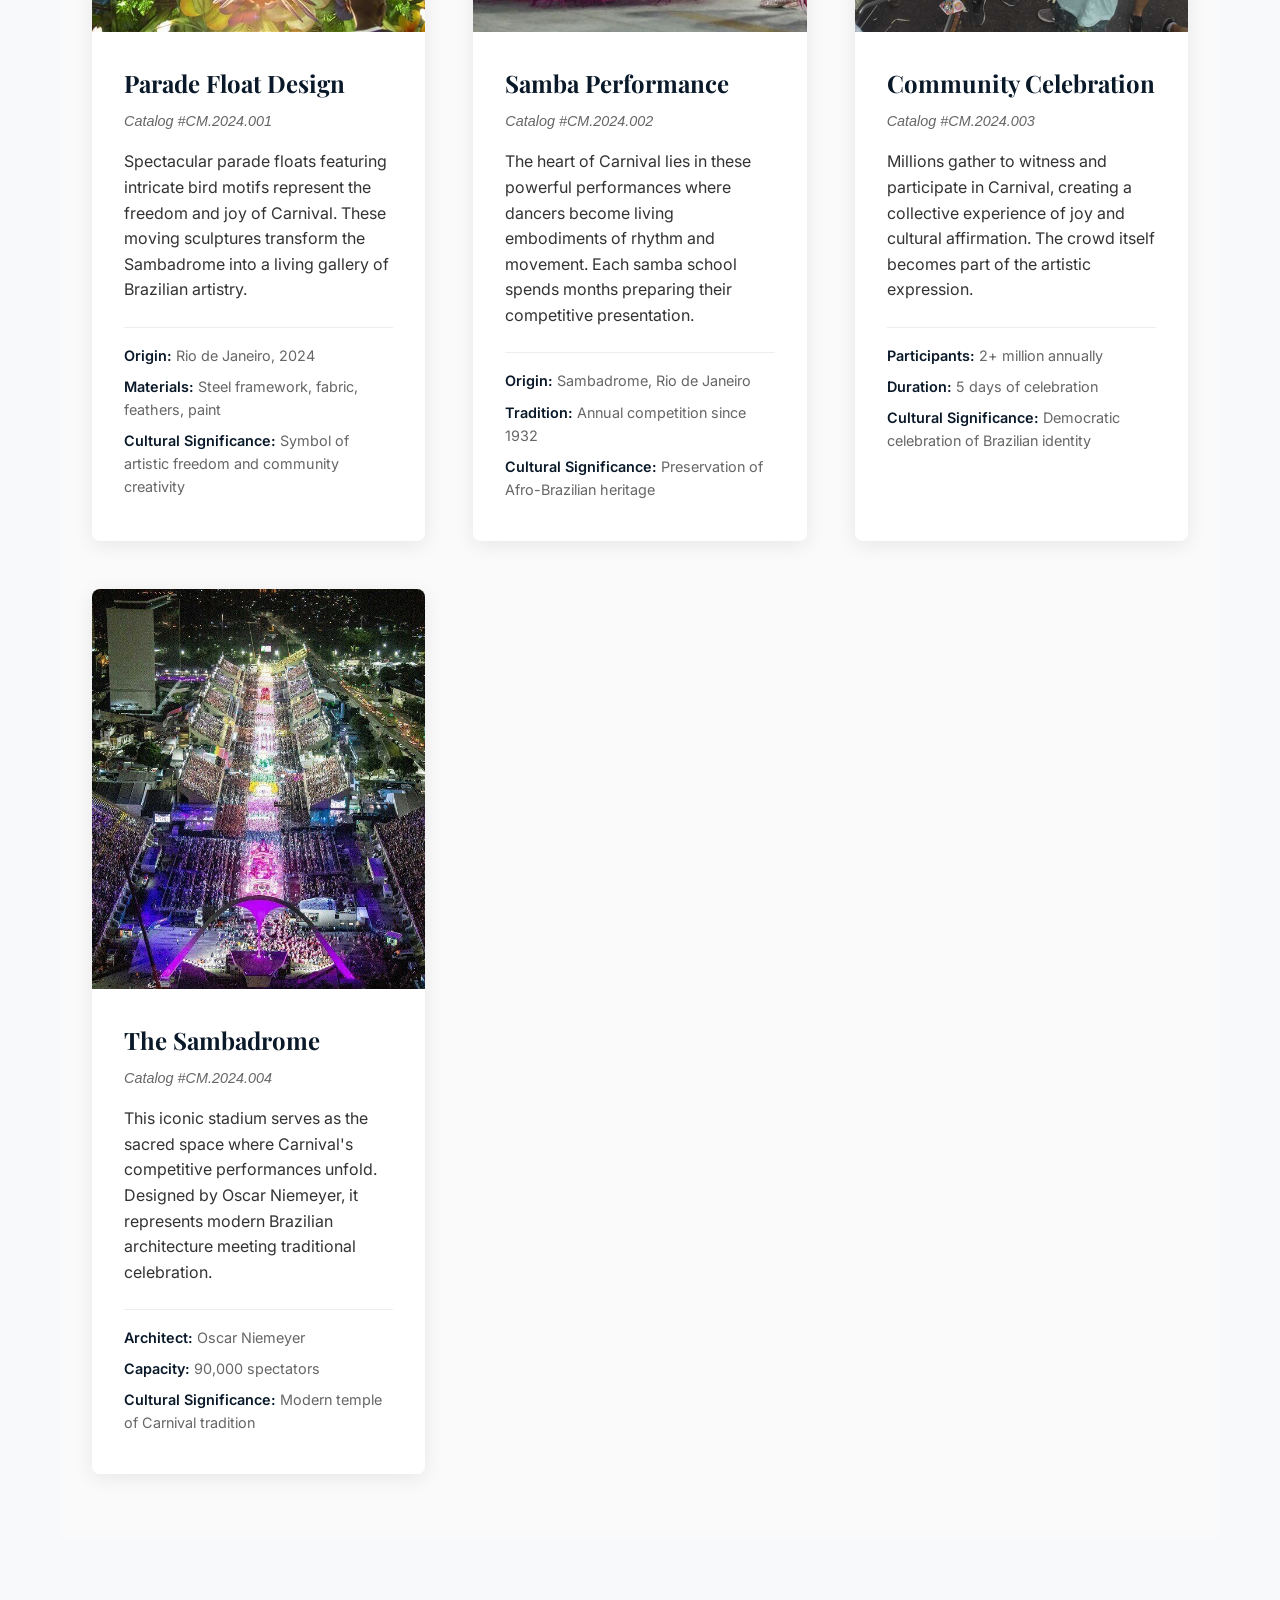
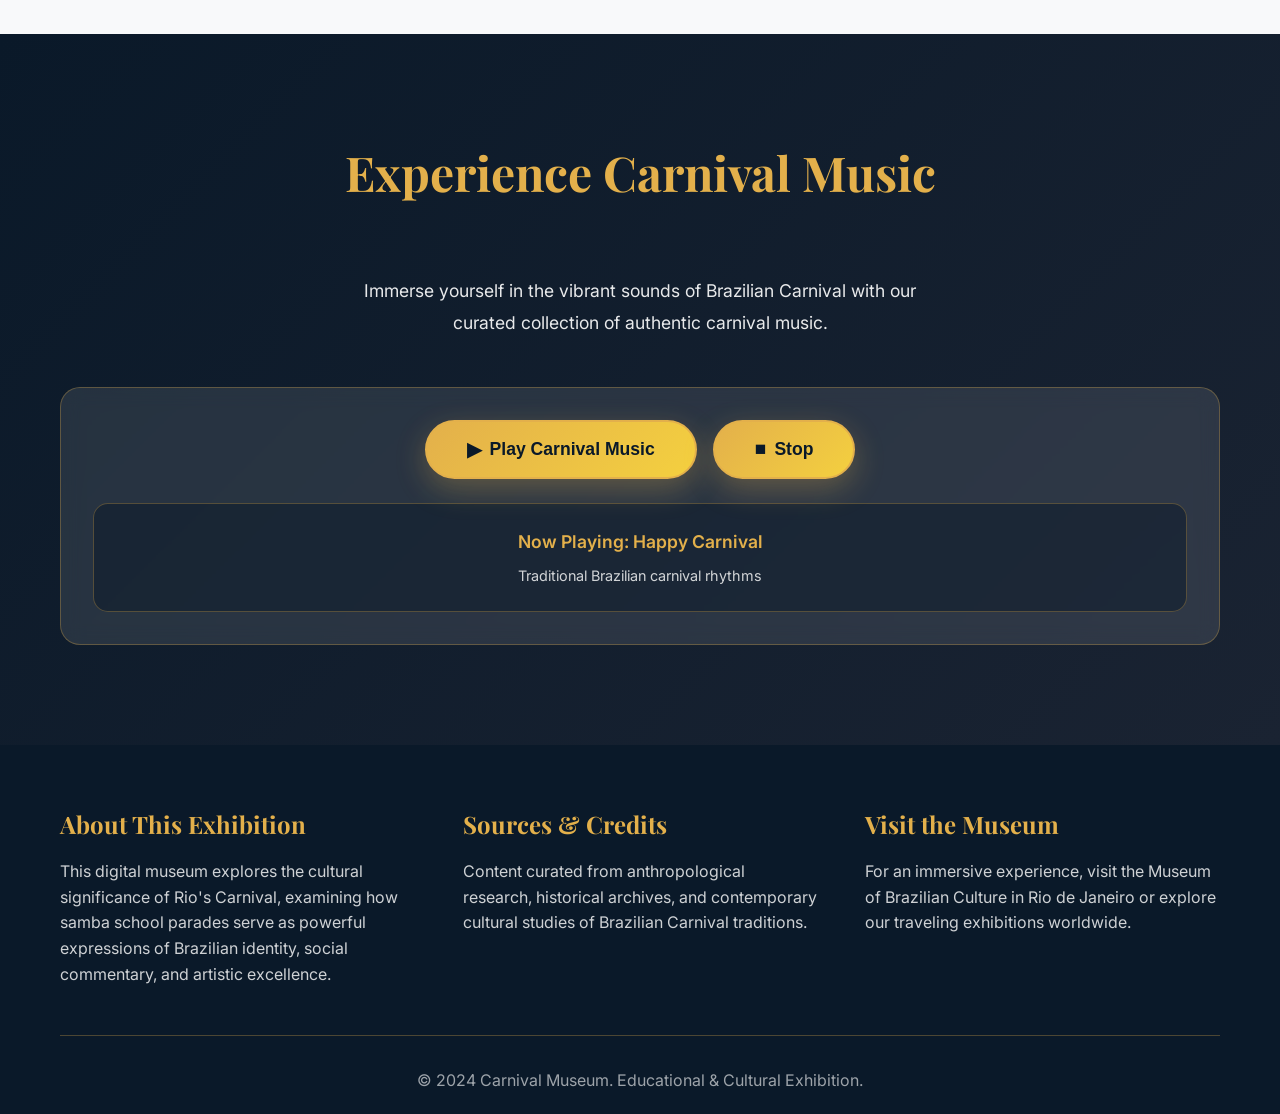
==== commit 891e56d7: "Transform gallery into museum-style exhibition with artifact presentation" ====
--- a/index.html
+++ b/index.html
@@ -148,74 +148,112 @@
         </div>
     </section>
 
-    <!-- Interactive Gallery -->
-    <section class="gallery" id="gallery">
-        <div class="container">
-            <h2 class="section-title">Carnival Gallery</h2>
+    <!-- Exhibition Gallery -->
+    <section class="gallery-room" id="gallery">
+        <div class="container">
+            <h1 class="room-title">Carnival Collection</h1>
+            <p class="room-subtitle">Curated artifacts from Brazil's most spectacular cultural celebration</p>
             
-            <!-- Carousel Container -->
-            <div class="carousel-container" data-aos="fade-up">
-                <!-- Navigation Buttons -->
-                <button class="carousel-nav prev-btn" id="carousel-prev">
-                    <span class="nav-arrow">‹</span>
-                </button>
-                <button class="carousel-nav next-btn" id="carousel-next">
-                    <span class="nav-arrow">›</span>
-                </button>
+            <!-- Curatorial Introduction -->
+            <div class="curatorial-label">
+                <p class="curatorial-label-text">
+                    These selected artifacts represent the essence of Carnival in Rio - from the intricate craftsmanship of parade floats to the passionate performances of samba schools. Each piece tells a story of cultural identity, artistic expression, and community celebration.
+                </p>
+                <p class="curatorial-label-author">— Museum Curator</p>
+            </div>
+            
+            <!-- Artifact Collection -->
+            <div class="artifact-container">
+                <!-- Artifact 1: Parade Float -->
+                <div class="artifact" data-aos="fade-up">
+                    <img src="images/bird carnival.jpg" alt="Vibrant Parade Float" class="artifact-image">
+                    <div class="artifact-metadata">
+                        <h3 class="artifact-title">Parade Float Design</h3>
+                        <p class="artifact-catalog">Catalog #CM.2024.001</p>
+                        <p class="artifact-description">
+                            Spectacular parade floats featuring intricate bird motifs represent the freedom and joy of Carnival. These moving sculptures transform the Sambadrome into a living gallery of Brazilian artistry.
+                        </p>
+                        <div class="artifact-details">
+                            <div class="artifact-detail-item">
+                                <span class="artifact-detail-label">Origin:</span> Rio de Janeiro, 2024
+                            </div>
+                            <div class="artifact-detail-item">
+                                <span class="artifact-detail-label">Materials:</span> Steel framework, fabric, feathers, paint
+                            </div>
+                            <div class="artifact-detail-item">
+                                <span class="artifact-detail-label">Cultural Significance:</span> Symbol of artistic freedom and community creativity
+                            </div>
+                        </div>
+                    </div>
+                </div>
                 
-                <!-- Carousel Track -->
-                <div class="carousel-track" id="carousel-track">
-                    <!-- Slide 1 -->
-                    <div class="carousel-slide active">
-                        <div class="carousel-image">
-                            <img src="images/bird carnival.jpg" alt="Vibrant Parade Floats">
-                        </div>
-                        <div class="carousel-blurb">
-                            <h3>Vibrant Parade Floats</h3>
-                            <p>Experience the spectacular floats that bring Brazilian culture to life through intricate designs and vibrant colors.</p>
-                        </div>
-                    </div>
-                    
-                    <!-- Slide 2 -->
-                    <div class="carousel-slide">
-                        <div class="carousel-image">
-                            <img src="images/gallery2.jpg" alt="Carnival Parade 2">
-                        </div>
-                        <div class="carousel-blurb">
-                            <h3>Samba School Performances</h3>
-                            <p>Watch as samba schools compete with elaborate costumes, choreographed dances, and infectious rhythms.</p>
-                        </div>
-                    </div>
-                    
-                    <!-- Slide 3 -->
-                    <div class="carousel-slide">
-                        <div class="carousel-image">
-                            <img src="images/gallery3.jpg" alt="Carnival Parade 3">
-                        </div>
-                        <div class="carousel-blurb">
-                            <h3>Cultural Celebration</h3>
-                            <p>Join millions in celebrating Brazil's rich cultural heritage through music, dance, and artistic expression.</p>
-                        </div>
-                    </div>
-                    
-                    <!-- Slide 4 -->
-                    <div class="carousel-slide">
-                        <div class="carousel-image">
-                            <img src="images/gallery4.jpg" alt="Carnival Parade 4">
-                        </div>
-                        <div class="carousel-blurb">
-                            <h3>The Sambadrome Spectacle</h3>
-                            <p>Discover the iconic venue where thousands gather to witness the world's greatest carnival celebration.</p>
+                <!-- Artifact 2: Performance -->
+                <div class="artifact" data-aos="fade-up" data-aos-delay="100">
+                    <img src="images/performance.webp" alt="Samba School Performance" class="artifact-image">
+                    <div class="artifact-metadata">
+                        <h3 class="artifact-title">Samba Performance</h3>
+                        <p class="artifact-catalog">Catalog #CM.2024.002</p>
+                        <p class="artifact-description">
+                            The heart of Carnival lies in these powerful performances where dancers become living embodiments of rhythm and movement. Each samba school spends months preparing their competitive presentation.
+                        </p>
+                        <div class="artifact-details">
+                            <div class="artifact-detail-item">
+                                <span class="artifact-detail-label">Origin:</span> Sambadrome, Rio de Janeiro
+                            </div>
+                            <div class="artifact-detail-item">
+                                <span class="artifact-detail-label">Tradition:</span> Annual competition since 1932
+                            </div>
+                            <div class="artifact-detail-item">
+                                <span class="artifact-detail-label">Cultural Significance:</span> Preservation of Afro-Brazilian heritage
+                            </div>
                         </div>
                     </div>
                 </div>
                 
-                <!-- Carousel Indicators -->
-                <div class="carousel-indicators">
-                    <button class="indicator active" data-slide="0"></button>
-                    <button class="indicator" data-slide="1"></button>
-                    <button class="indicator" data-slide="2"></button>
-                    <button class="indicator" data-slide="3"></button>
+                <!-- Artifact 3: Cultural Celebration -->
+                <div class="artifact" data-aos="fade-up" data-aos-delay="200">
+                    <img src="images/crowd.jpg" alt="Cultural Celebration" class="artifact-image">
+                    <div class="artifact-metadata">
+                        <h3 class="artifact-title">Community Celebration</h3>
+                        <p class="artifact-catalog">Catalog #CM.2024.003</p>
+                        <p class="artifact-description">
+                            Millions gather to witness and participate in Carnival, creating a collective experience of joy and cultural affirmation. The crowd itself becomes part of the artistic expression.
+                        </p>
+                        <div class="artifact-details">
+                            <div class="artifact-detail-item">
+                                <span class="artifact-detail-label">Participants:</span> 2+ million annually
+                            </div>
+                            <div class="artifact-detail-item">
+                                <span class="artifact-detail-label">Duration:</span> 5 days of celebration
+                            </div>
+                            <div class="artifact-detail-item">
+                                <span class="artifact-detail-label">Cultural Significance:</span> Democratic celebration of Brazilian identity
+                            </div>
+                        </div>
+                    </div>
+                </div>
+                
+                <!-- Artifact 4: Sambadrome -->
+                <div class="artifact" data-aos="fade-up" data-aos-delay="300">
+                    <img src="images/sambadrome gallery.jpg" alt="The Sambadrome" class="artifact-image">
+                    <div class="artifact-metadata">
+                        <h3 class="artifact-title">The Sambadrome</h3>
+                        <p class="artifact-catalog">Catalog #CM.2024.004</p>
+                        <p class="artifact-description">
+                            This iconic stadium serves as the sacred space where Carnival's competitive performances unfold. Designed by Oscar Niemeyer, it represents modern Brazilian architecture meeting traditional celebration.
+                        </p>
+                        <div class="artifact-details">
+                            <div class="artifact-detail-item">
+                                <span class="artifact-detail-label">Architect:</span> Oscar Niemeyer
+                            </div>
+                            <div class="artifact-detail-item">
+                                <span class="artifact-detail-label">Capacity:</span> 90,000 spectators
+                            </div>
+                            <div class="artifact-detail-item">
+                                <span class="artifact-detail-label">Cultural Significance:</span> Modern temple of Carnival tradition
+                            </div>
+                        </div>
+                    </div>
                 </div>
             </div>
         </div>
--- a/styles.css
+++ b/styles.css
@@ -1158,6 +1158,129 @@
     opacity: 0.9;
 }
 
+/* Museum Artifact Styles */
+.artifact-container {
+    display: grid;
+    grid-template-columns: repeat(auto-fit, minmax(300px, 1fr));
+    gap: 3rem;
+    padding: 4rem 2rem;
+    background: #fafafa;
+}
+
+.artifact {
+    background: #fff;
+    border-radius: 8px;
+    overflow: hidden;
+    box-shadow: 0 4px 20px rgba(0, 0, 0, 0.08);
+    transition: all 0.4s ease;
+    position: relative;
+}
+
+.artifact:hover {
+    transform: translateY(-8px);
+    box-shadow: 0 12px 40px rgba(0, 0, 0, 0.15);
+}
+
+.artifact-image {
+    width: 100%;
+    height: 400px;
+    object-fit: cover;
+    display: block;
+}
+
+.artifact-metadata {
+    padding: 2rem;
+    background: #fff;
+}
+
+.artifact-title {
+    font-family: 'Playfair Display', serif;
+    font-size: 1.5rem;
+    font-weight: 700;
+    color: #0a1929;
+    margin-bottom: 0.5rem;
+}
+
+.artifact-catalog {
+    font-size: 0.9rem;
+    color: #666;
+    font-style: italic;
+    margin-bottom: 1rem;
+}
+
+.artifact-description {
+    font-size: 1rem;
+    line-height: 1.6;
+    color: #333;
+    margin-bottom: 1.5rem;
+}
+
+.artifact-details {
+    border-top: 1px solid #eee;
+    padding-top: 1rem;
+    font-size: 0.9rem;
+    color: #666;
+}
+
+.artifact-detail-item {
+    margin-bottom: 0.5rem;
+}
+
+.artifact-detail-label {
+    font-weight: 600;
+    color: #0a1929;
+}
+
+/* Gallery Room Styles */
+.gallery-room {
+    background: #f8f9fa;
+    padding: 6rem 2rem;
+    min-height: 100vh;
+}
+
+.room-title {
+    font-family: 'Playfair Display', serif;
+    font-size: 3rem;
+    font-weight: 900;
+    color: #0a1929;
+    text-align: center;
+    margin-bottom: 1rem;
+}
+
+.room-subtitle {
+    font-size: 1.2rem;
+    color: #666;
+    text-align: center;
+    margin-bottom: 4rem;
+    max-width: 600px;
+    margin-left: auto;
+    margin-right: auto;
+}
+
+/* Curatorial Label Styles */
+.curatorial-label {
+    background: #fff;
+    border-left: 4px solid #e3b04b;
+    padding: 1.5rem;
+    margin: 2rem 0;
+    font-style: italic;
+    box-shadow: 0 2px 10px rgba(0, 0, 0, 0.05);
+}
+
+.curatorial-label-text {
+    font-size: 1.1rem;
+    line-height: 1.7;
+    color: #333;
+}
+
+.curatorial-label-author {
+    font-size: 0.9rem;
+    color: #666;
+    margin-top: 1rem;
+    font-style: normal;
+    font-weight: 600;
+}
+
 .politics-content {
     background: #f8f9fa;
     padding: 60px 0;
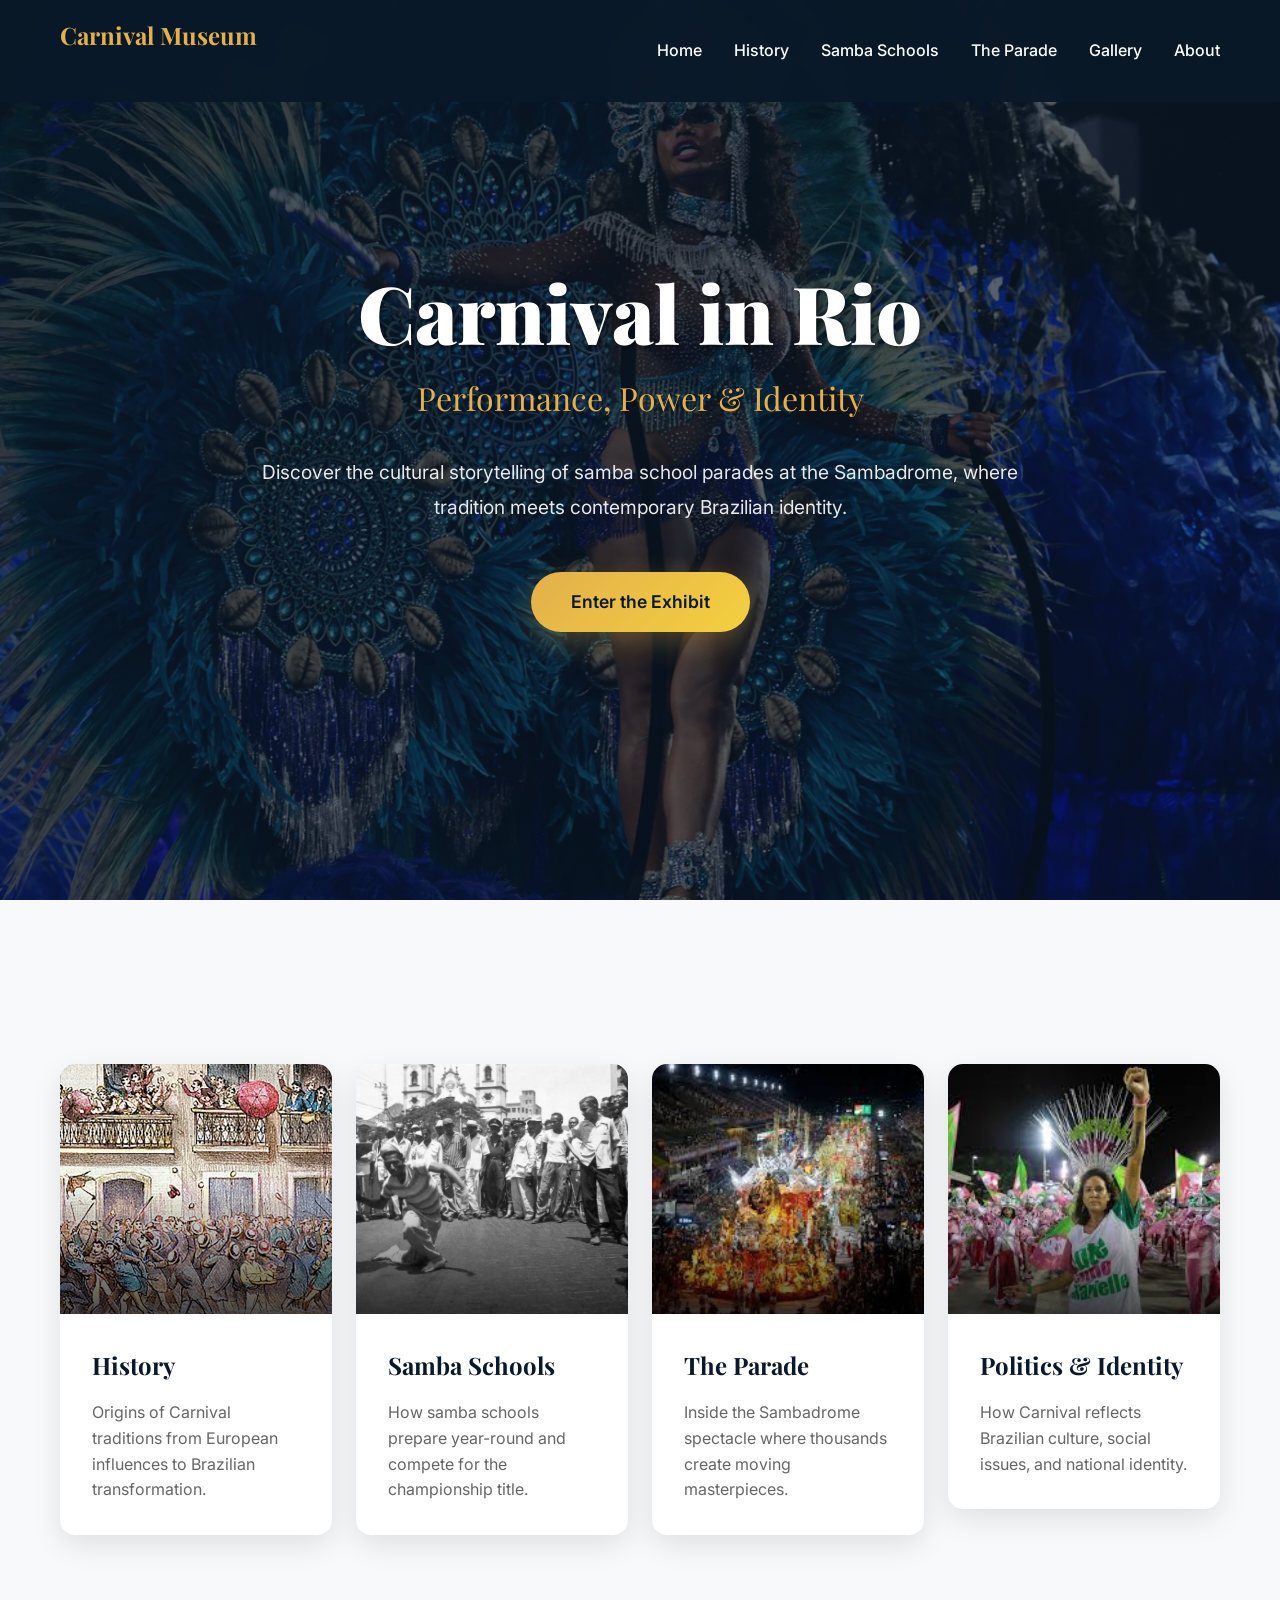
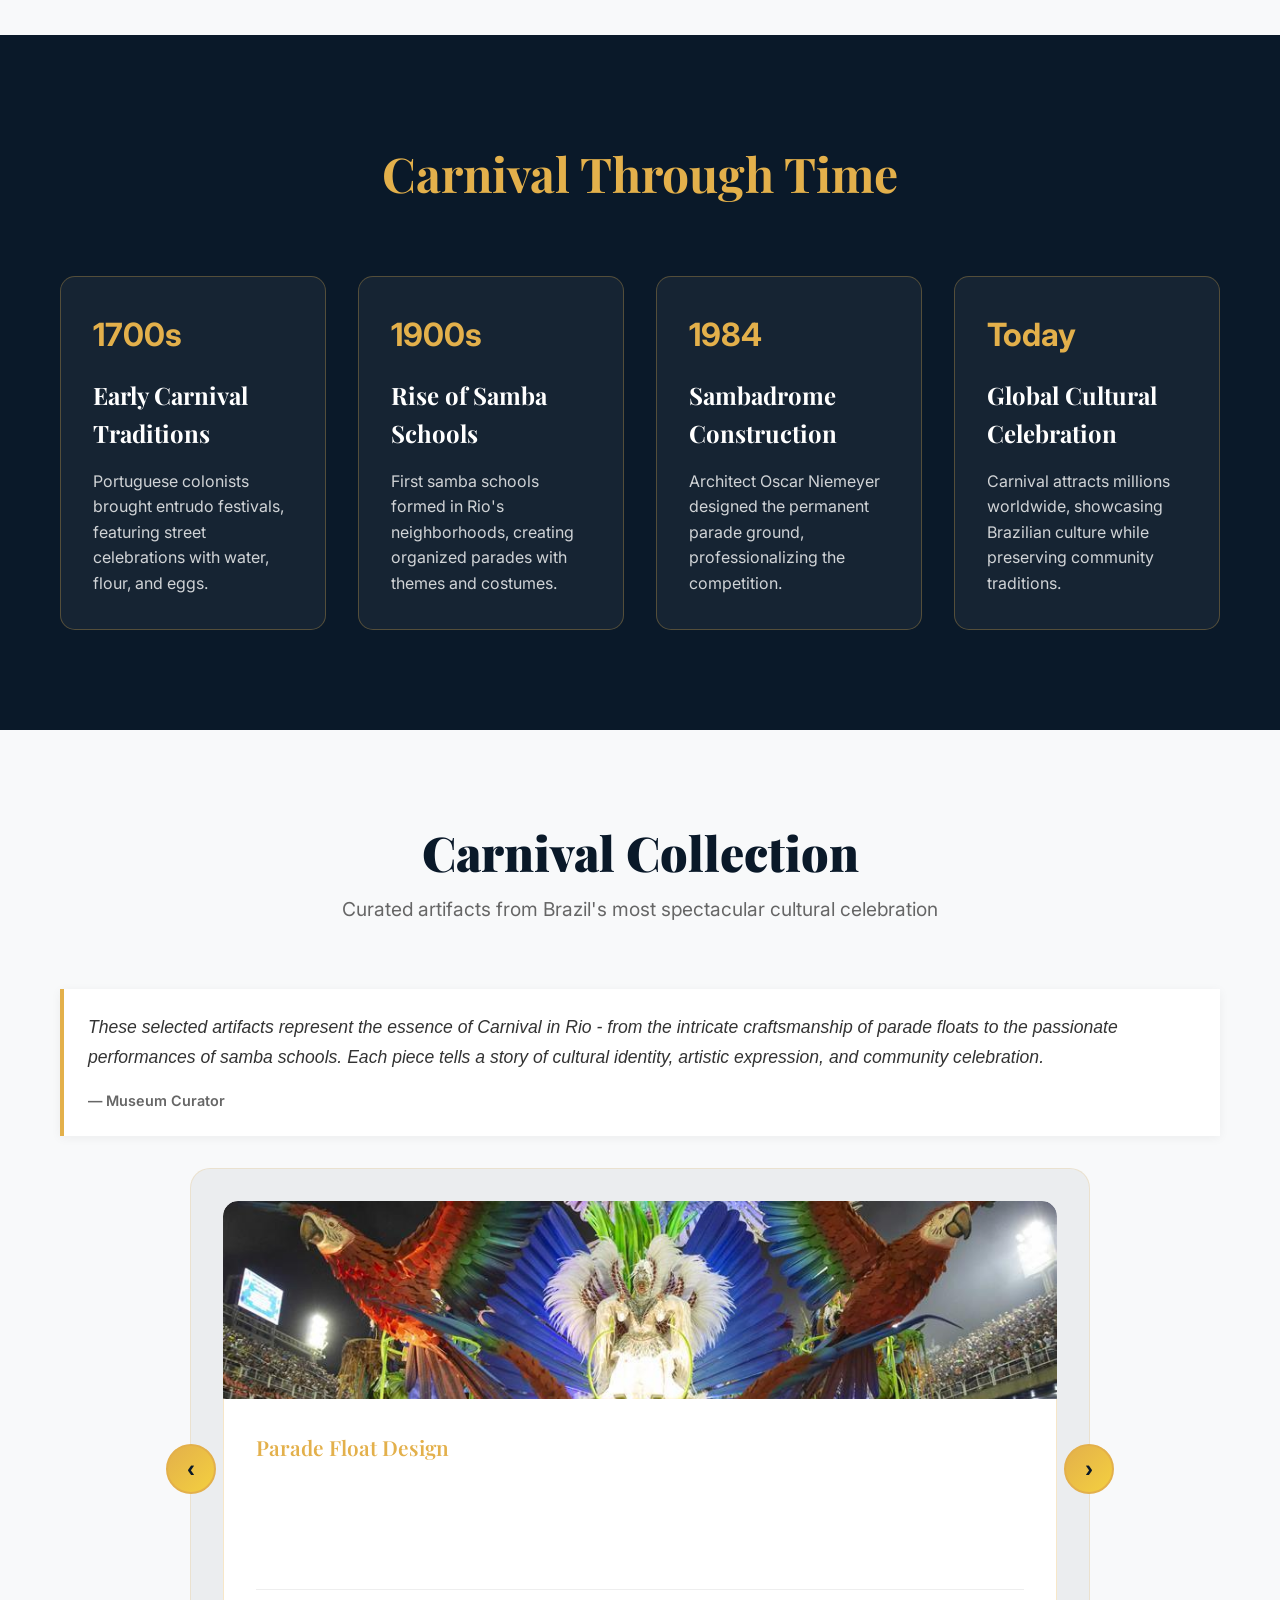
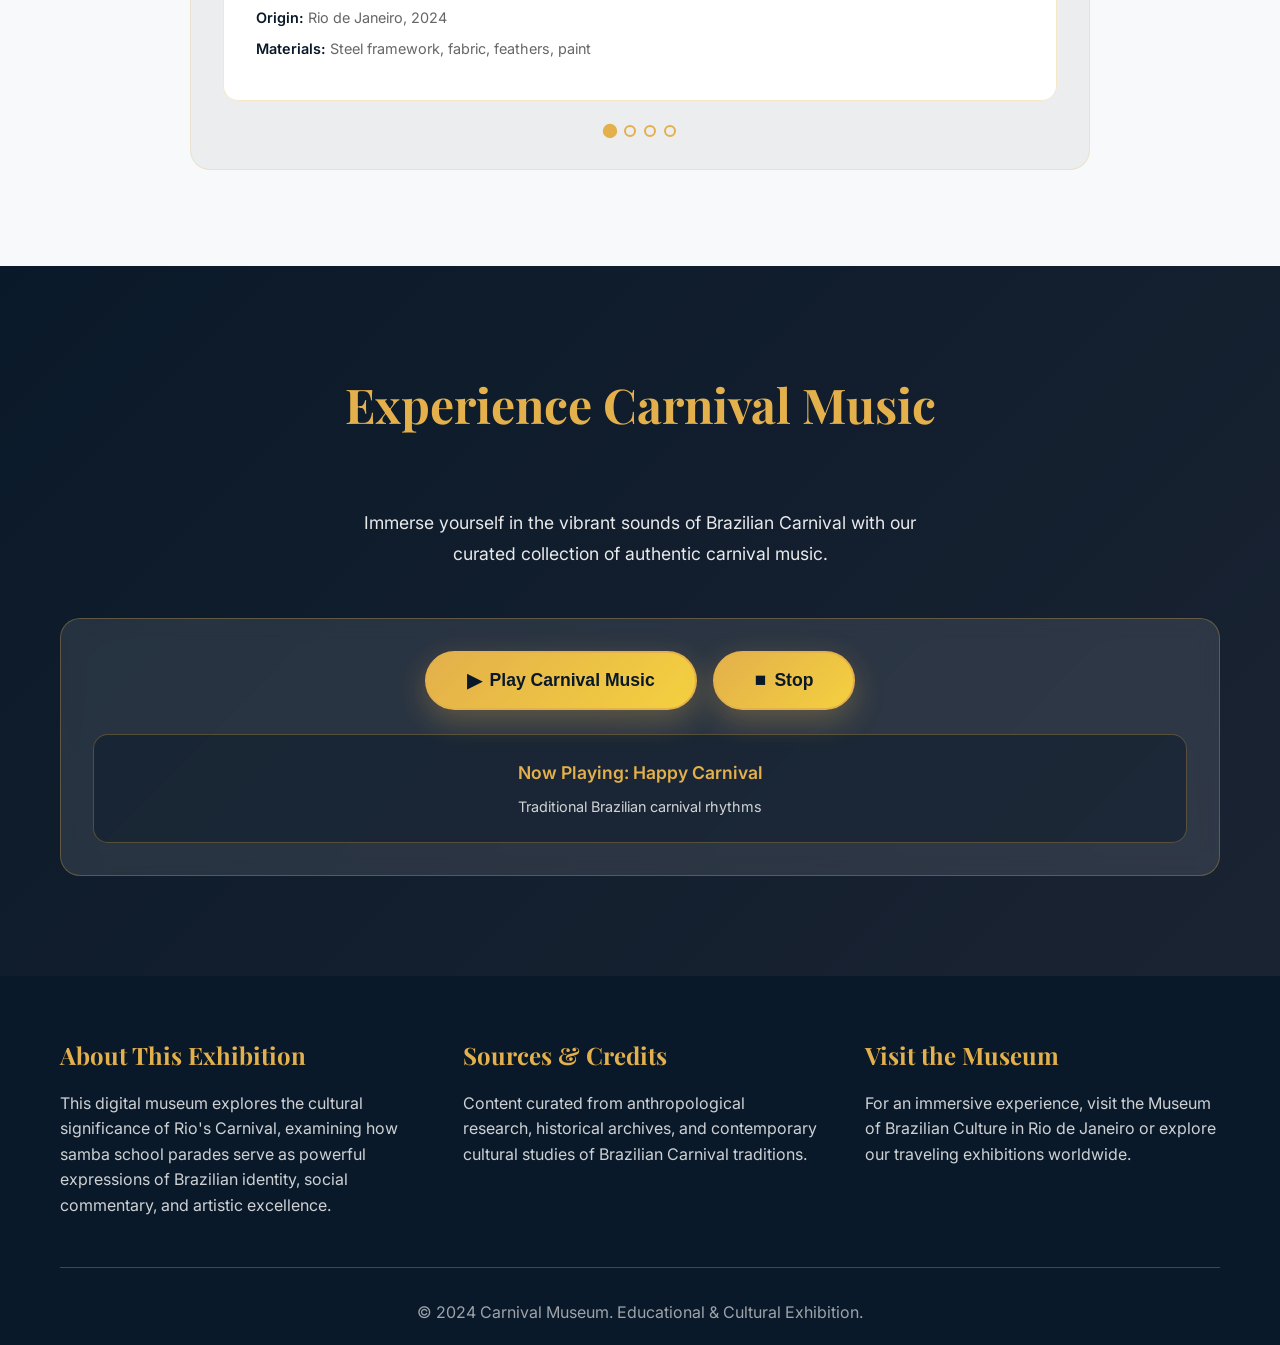
==== commit de62b998: "Remove main content from history page, keep only footer information" ====
--- a/index.html
+++ b/index.html
@@ -162,98 +162,113 @@
                 <p class="curatorial-label-author">— Museum Curator</p>
             </div>
             
-            <!-- Artifact Collection -->
-            <div class="artifact-container">
-                <!-- Artifact 1: Parade Float -->
-                <div class="artifact" data-aos="fade-up">
-                    <img src="images/bird carnival.jpg" alt="Vibrant Parade Float" class="artifact-image">
-                    <div class="artifact-metadata">
-                        <h3 class="artifact-title">Parade Float Design</h3>
-                        <p class="artifact-catalog">Catalog #CM.2024.001</p>
-                        <p class="artifact-description">
-                            Spectacular parade floats featuring intricate bird motifs represent the freedom and joy of Carnival. These moving sculptures transform the Sambadrome into a living gallery of Brazilian artistry.
-                        </p>
-                        <div class="artifact-details">
-                            <div class="artifact-detail-item">
-                                <span class="artifact-detail-label">Origin:</span> Rio de Janeiro, 2024
+            <!-- Enhanced Carousel with Artifact Details -->
+            <div class="carousel-container" data-aos="fade-up">
+                <!-- Navigation Buttons -->
+                <button class="carousel-nav prev-btn" id="carousel-prev">
+                    <span class="nav-arrow">‹</span>
+                </button>
+                <button class="carousel-nav next-btn" id="carousel-next">
+                    <span class="nav-arrow">›</span>
+                </button>
+                
+                <!-- Carousel Track -->
+                <div class="carousel-track" id="carousel-track">
+                    <!-- Slide 1 -->
+                    <div class="carousel-slide active">
+                        <div class="carousel-image">
+                            <img src="images/bird carnival.jpg" alt="Vibrant Parade Floats">
+                        </div>
+                        <div class="carousel-blurb artifact-metadata">
+                            <h3 class="artifact-title">Parade Float Design</h3>
+                            <p class="artifact-catalog">Catalog #CM.2024.001</p>
+                            <p class="artifact-description">
+                                Spectacular parade floats featuring intricate bird motifs represent freedom and joy of Carnival. These moving sculptures transform the Sambadrome into a living gallery of Brazilian artistry.
+                            </p>
+                            <div class="artifact-details">
+                                <div class="artifact-detail-item">
+                                    <span class="artifact-detail-label">Origin:</span> Rio de Janeiro, 2024
+                                </div>
+                                <div class="artifact-detail-item">
+                                    <span class="artifact-detail-label">Materials:</span> Steel framework, fabric, feathers, paint
+                                </div>
                             </div>
-                            <div class="artifact-detail-item">
-                                <span class="artifact-detail-label">Materials:</span> Steel framework, fabric, feathers, paint
+                        </div>
+                    </div>
+                    
+                    <!-- Slide 2 -->
+                    <div class="carousel-slide">
+                        <div class="carousel-image">
+                            <img src="images/performance.webp" alt="Samba School Performances">
+                        </div>
+                        <div class="carousel-blurb artifact-metadata">
+                            <h3 class="artifact-title">Samba Performance</h3>
+                            <p class="artifact-catalog">Catalog #CM.2024.002</p>
+                            <p class="artifact-description">
+                                The heart of Carnival lies in these powerful performances where dancers become living embodiments of rhythm and movement. Each samba school spends months preparing their competitive presentation.
+                            </p>
+                            <div class="artifact-details">
+                                <div class="artifact-detail-item">
+                                    <span class="artifact-detail-label">Tradition:</span> Annual competition since 1932
+                                </div>
+                                <div class="artifact-detail-item">
+                                    <span class="artifact-detail-label">Cultural Significance:</span> Preservation of Afro-Brazilian heritage
+                                </div>
                             </div>
-                            <div class="artifact-detail-item">
-                                <span class="artifact-detail-label">Cultural Significance:</span> Symbol of artistic freedom and community creativity
+                        </div>
+                    </div>
+                    
+                    <!-- Slide 3 -->
+                    <div class="carousel-slide">
+                        <div class="carousel-image">
+                            <img src="images/crowd.jpg" alt="Cultural Celebration">
+                        </div>
+                        <div class="carousel-blurb artifact-metadata">
+                            <h3 class="artifact-title">Community Celebration</h3>
+                            <p class="artifact-catalog">Catalog #CM.2024.003</p>
+                            <p class="artifact-description">
+                                Millions gather to witness and participate in Carnival, creating a collective experience of joy and cultural affirmation. The crowd itself becomes part of the artistic expression.
+                            </p>
+                            <div class="artifact-details">
+                                <div class="artifact-detail-item">
+                                    <span class="artifact-detail-label">Participants:</span> 2+ million annually
+                                </div>
+                                <div class="artifact-detail-item">
+                                    <span class="artifact-detail-label">Duration:</span> 5 days of celebration
+                                </div>
                             </div>
                         </div>
                     </div>
+                    
+                    <!-- Slide 4 -->
+                    <div class="carousel-slide">
+                        <div class="carousel-image">
+                            <img src="images/sambadrome gallery.jpg" alt="The Sambadrome">
+                        </div>
+                        <div class="carousel-blurb artifact-metadata">
+                            <h3 class="artifact-title">The Sambadrome</h3>
+                            <p class="artifact-catalog">Catalog #CM.2024.004</p>
+                            <p class="artifact-description">
+                                This iconic stadium serves as sacred space where Carnival's competitive performances unfold. Designed by Oscar Niemeyer, it represents modern Brazilian architecture meeting traditional celebration.
+                            </p>
+                            <div class="artifact-details">
+                                <div class="artifact-detail-item">
+                                    <span class="artifact-detail-label">Architect:</span> Oscar Niemeyer
+                                </div>
+                                <div class="artifact-detail-item">
+                                    <span class="artifact-detail-label">Capacity:</span> 90,000 spectators
+                                </div>
+                            </div>
+                        </div>
+                    </div>
                 </div>
                 
-                <!-- Artifact 2: Performance -->
-                <div class="artifact" data-aos="fade-up" data-aos-delay="100">
-                    <img src="images/performance.webp" alt="Samba School Performance" class="artifact-image">
-                    <div class="artifact-metadata">
-                        <h3 class="artifact-title">Samba Performance</h3>
-                        <p class="artifact-catalog">Catalog #CM.2024.002</p>
-                        <p class="artifact-description">
-                            The heart of Carnival lies in these powerful performances where dancers become living embodiments of rhythm and movement. Each samba school spends months preparing their competitive presentation.
-                        </p>
-                        <div class="artifact-details">
-                            <div class="artifact-detail-item">
-                                <span class="artifact-detail-label">Origin:</span> Sambadrome, Rio de Janeiro
-                            </div>
-                            <div class="artifact-detail-item">
-                                <span class="artifact-detail-label">Tradition:</span> Annual competition since 1932
-                            </div>
-                            <div class="artifact-detail-item">
-                                <span class="artifact-detail-label">Cultural Significance:</span> Preservation of Afro-Brazilian heritage
-                            </div>
-                        </div>
-                    </div>
-                </div>
-                
-                <!-- Artifact 3: Cultural Celebration -->
-                <div class="artifact" data-aos="fade-up" data-aos-delay="200">
-                    <img src="images/crowd.jpg" alt="Cultural Celebration" class="artifact-image">
-                    <div class="artifact-metadata">
-                        <h3 class="artifact-title">Community Celebration</h3>
-                        <p class="artifact-catalog">Catalog #CM.2024.003</p>
-                        <p class="artifact-description">
-                            Millions gather to witness and participate in Carnival, creating a collective experience of joy and cultural affirmation. The crowd itself becomes part of the artistic expression.
-                        </p>
-                        <div class="artifact-details">
-                            <div class="artifact-detail-item">
-                                <span class="artifact-detail-label">Participants:</span> 2+ million annually
-                            </div>
-                            <div class="artifact-detail-item">
-                                <span class="artifact-detail-label">Duration:</span> 5 days of celebration
-                            </div>
-                            <div class="artifact-detail-item">
-                                <span class="artifact-detail-label">Cultural Significance:</span> Democratic celebration of Brazilian identity
-                            </div>
-                        </div>
-                    </div>
-                </div>
-                
-                <!-- Artifact 4: Sambadrome -->
-                <div class="artifact" data-aos="fade-up" data-aos-delay="300">
-                    <img src="images/sambadrome gallery.jpg" alt="The Sambadrome" class="artifact-image">
-                    <div class="artifact-metadata">
-                        <h3 class="artifact-title">The Sambadrome</h3>
-                        <p class="artifact-catalog">Catalog #CM.2024.004</p>
-                        <p class="artifact-description">
-                            This iconic stadium serves as the sacred space where Carnival's competitive performances unfold. Designed by Oscar Niemeyer, it represents modern Brazilian architecture meeting traditional celebration.
-                        </p>
-                        <div class="artifact-details">
-                            <div class="artifact-detail-item">
-                                <span class="artifact-detail-label">Architect:</span> Oscar Niemeyer
-                            </div>
-                            <div class="artifact-detail-item">
-                                <span class="artifact-detail-label">Capacity:</span> 90,000 spectators
-                            </div>
-                            <div class="artifact-detail-item">
-                                <span class="artifact-detail-label">Cultural Significance:</span> Modern temple of Carnival tradition
-                            </div>
-                        </div>
-                    </div>
+                <!-- Carousel Indicators -->
+                <div class="carousel-indicators">
+                    <button class="indicator active" data-slide="0"></button>
+                    <button class="indicator" data-slide="1"></button>
+                    <button class="indicator" data-slide="2"></button>
+                    <button class="indicator" data-slide="3"></button>
                 </div>
             </div>
         </div>
